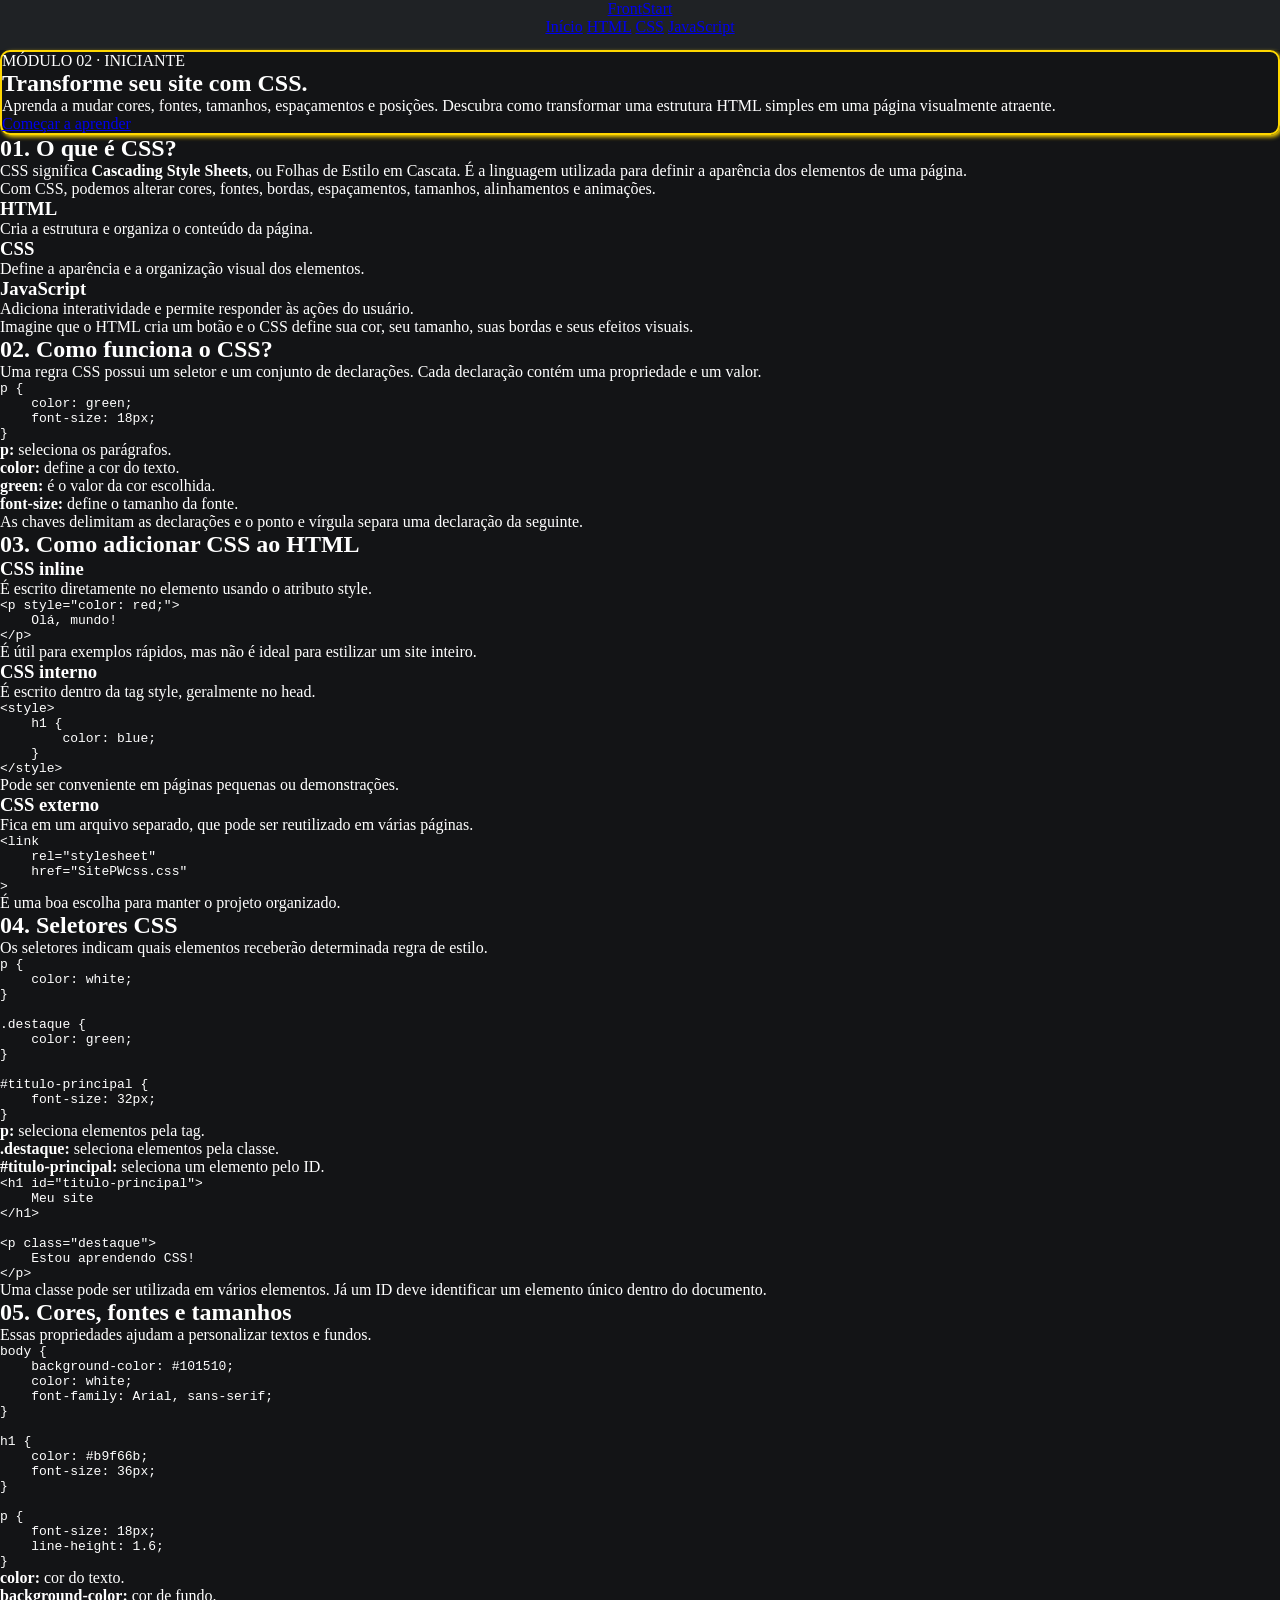
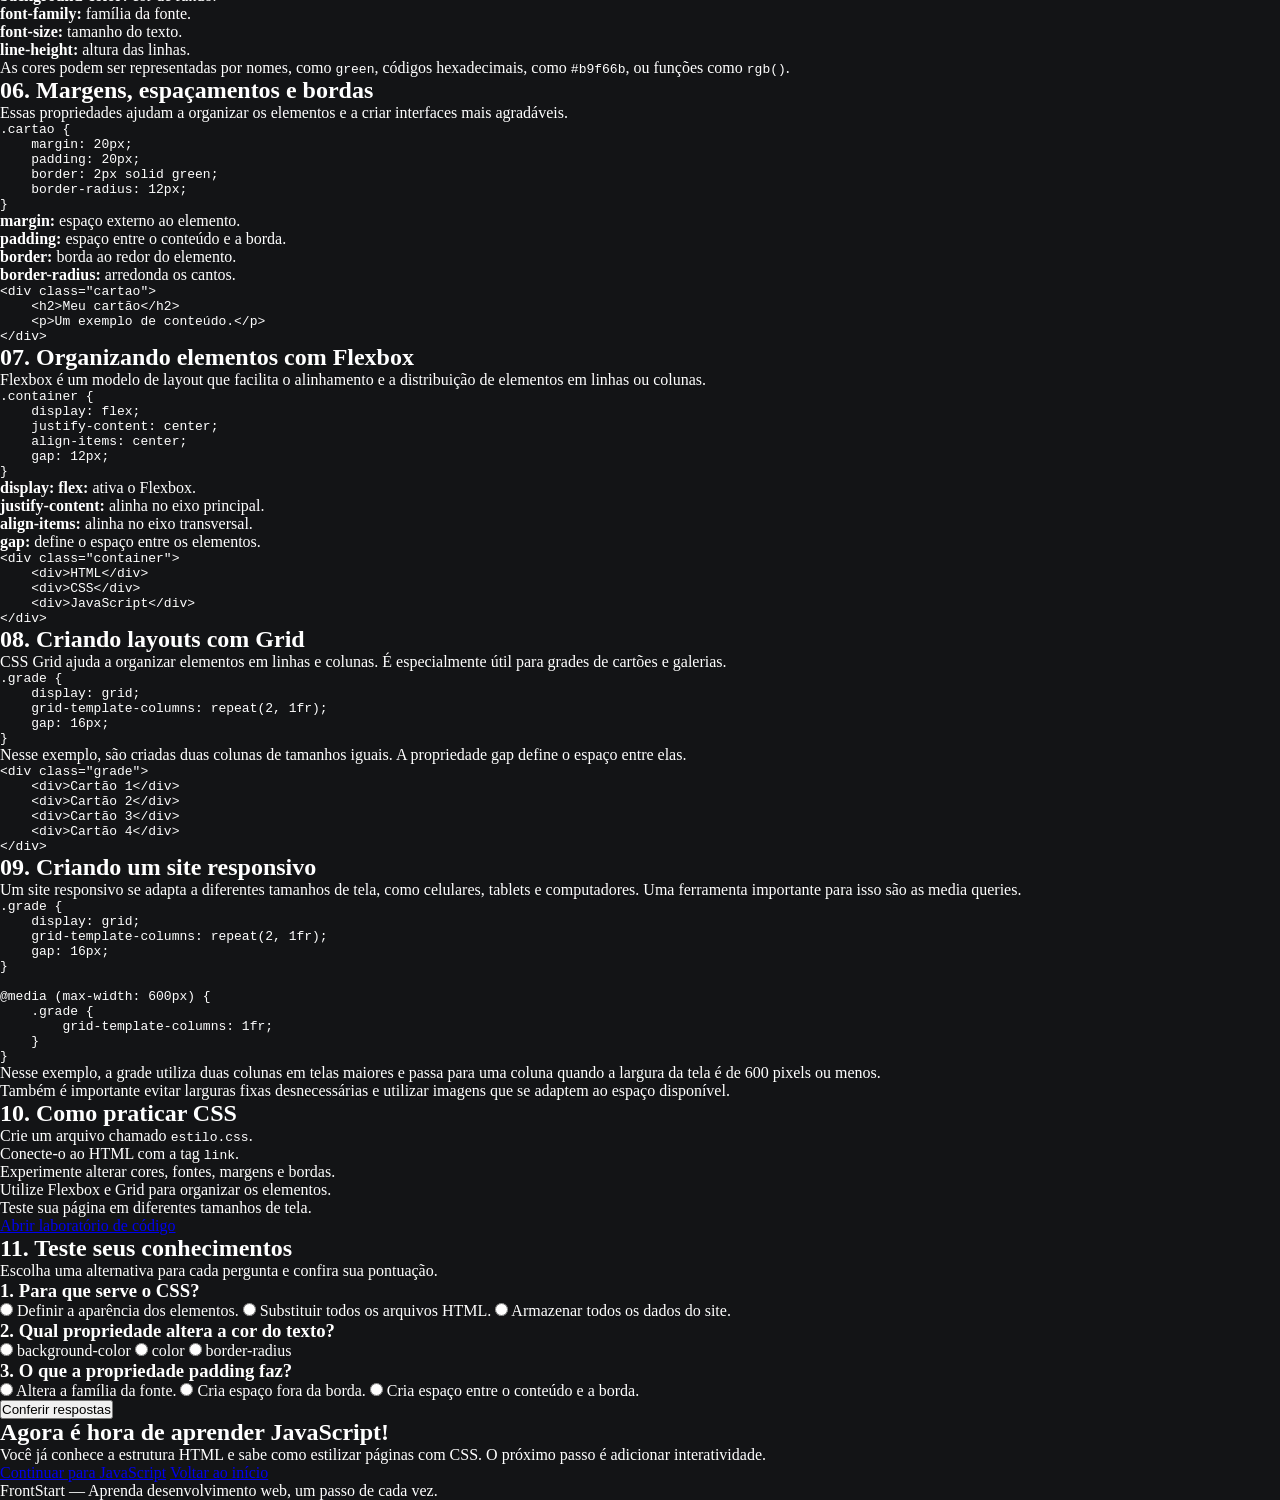
==== cssPW.html @ 22305878 "Add files via upload" ====
<!DOCTYPE html>
<html lang="pt-BR">
<head>
    <meta charset="UTF-8">
    <meta name="viewport" content="width=device-width, initial-scale=1">
    <meta name="theme-color" content="#101510">
    <title>Aprenda CSS | FrontStart</title>
    <link rel="stylesheet" href="SitePWcss.css">
    <script src="SitePWjs.js" defer></script>
</head>
<body>

    <header class="cabeca">
        <a href="index.html" class="marca">
            <span>Front</span>Start
        </a>

        <nav class="menugrid">
            <a href="index.html">Início</a>
            <a href="htmlPW.html">HTML</a>
            <a href="cssPW.html">CSS</a>
            <a href="jsPw.html">JavaScript</a>
        </nav>
    </header>

    <main class="aula">

        <section class="sec">
            <span class="etiqueta">MÓDULO 02 · INICIANTE</span>
            <h1>Transforme seu site com <span class="destaque">CSS.</span></h1>
            <p>
                Aprenda a mudar cores, fontes, tamanhos, espaçamentos e
                posições. Descubra como transformar uma estrutura HTML
                simples em uma página visualmente atraente.
            </p>
            <a href="#introducao" class="botao-aula">Começar a aprender</a>
        </section>

        <section id="introducao" class="secao-aula">
            <h2>01. O que é CSS?</h2>

            <p>
                CSS significa <strong>Cascading Style Sheets</strong>,
                ou Folhas de Estilo em Cascata. É a linguagem utilizada
                para definir a aparência dos elementos de uma página.
            </p>

            <p>
                Com CSS, podemos alterar cores, fontes, bordas,
                espaçamentos, tamanhos, alinhamentos e animações.
            </p>

            <div class="cards-tecnologia">
                <article class="codigo-card">
                    <h3>HTML</h3>
                    <p>Cria a estrutura e organiza o conteúdo da página.</p>
                </article>

                <article class="codigo-card">
                    <h3>CSS</h3>
                    <p>Define a aparência e a organização visual dos elementos.</p>
                </article>

                <article class="codigo-card">
                    <h3>JavaScript</h3>
                    <p>Adiciona interatividade e permite responder às ações do usuário.</p>
                </article>
            </div>

            <p>
                Imagine que o HTML cria um botão e o CSS define sua cor,
                seu tamanho, suas bordas e seus efeitos visuais.
            </p>
        </section>

        <section class="secao-aula">
            <h2>02. Como funciona o CSS?</h2>

            <p>
                Uma regra CSS possui um seletor e um conjunto de
                declarações. Cada declaração contém uma propriedade
                e um valor.
            </p>

            <pre><code>p {
    color: green;
    font-size: 18px;
}</code></pre>

            <ul>
                <li><strong>p:</strong> seleciona os parágrafos.</li>
                <li><strong>color:</strong> define a cor do texto.</li>
                <li><strong>green:</strong> é o valor da cor escolhida.</li>
                <li><strong>font-size:</strong> define o tamanho da fonte.</li>
            </ul>

            <p>
                As chaves delimitam as declarações e o ponto e vírgula
                separa uma declaração da seguinte.
            </p>
        </section>

        <section class="secao-aula">
            <h2>03. Como adicionar CSS ao HTML</h2>

            <div class="cards-tecnologia">
                <article class="codigo-card">
                    <h3>CSS inline</h3>
                    <p>É escrito diretamente no elemento usando o atributo style.</p>
                    <pre><code>&lt;p style="color: red;"&gt;
    Olá, mundo!
&lt;/p&gt;</code></pre>
                    <p>É útil para exemplos rápidos, mas não é ideal para estilizar um site inteiro.</p>
                </article>

                <article class="codigo-card">
                    <h3>CSS interno</h3>
                    <p>É escrito dentro da tag style, geralmente no head.</p>
                    <pre><code>&lt;style&gt;
    h1 {
        color: blue;
    }
&lt;/style&gt;</code></pre>
                    <p>Pode ser conveniente em páginas pequenas ou demonstrações.</p>
                </article>

                <article class="codigo-card">
                    <h3>CSS externo</h3>
                    <p>Fica em um arquivo separado, que pode ser reutilizado em várias páginas.</p>
                    <pre><code>&lt;link
    rel="stylesheet"
    href="SitePWcss.css"
&gt;</code></pre>
                    <p>É uma boa escolha para manter o projeto organizado.</p>
                </article>
            </div>
        </section>

        <section class="secao-aula">
            <h2>04. Seletores CSS</h2>

            <p>
                Os seletores indicam quais elementos receberão
                determinada regra de estilo.
            </p>

            <pre><code>p {
    color: white;
}

.destaque {
    color: green;
}

#titulo-principal {
    font-size: 32px;
}</code></pre>

            <ul>
                <li><strong>p:</strong> seleciona elementos pela tag.</li>
                <li><strong>.destaque:</strong> seleciona elementos pela classe.</li>
                <li><strong>#titulo-principal:</strong> seleciona um elemento pelo ID.</li>
            </ul>

            <pre><code>&lt;h1 id="titulo-principal"&gt;
    Meu site
&lt;/h1&gt;

&lt;p class="destaque"&gt;
    Estou aprendendo CSS!
&lt;/p&gt;</code></pre>

            <p>
                Uma classe pode ser utilizada em vários elementos.
                Já um ID deve identificar um elemento único dentro do documento.
            </p>
        </section>

        <section class="secao-aula">
            <h2>05. Cores, fontes e tamanhos</h2>

            <p>
                Essas propriedades ajudam a personalizar textos
                e fundos.
            </p>

            <pre><code>body {
    background-color: #101510;
    color: white;
    font-family: Arial, sans-serif;
}

h1 {
    color: #b9f66b;
    font-size: 36px;
}

p {
    font-size: 18px;
    line-height: 1.6;
}</code></pre>

            <ul>
                <li><strong>color:</strong> cor do texto.</li>
                <li><strong>background-color:</strong> cor de fundo.</li>
                <li><strong>font-family:</strong> família da fonte.</li>
                <li><strong>font-size:</strong> tamanho do texto.</li>
                <li><strong>line-height:</strong> altura das linhas.</li>
            </ul>

            <p>
                As cores podem ser representadas por nomes, como
                <code>green</code>, códigos hexadecimais, como
                <code>#b9f66b</code>, ou funções como
                <code>rgb()</code>.
            </p>
        </section>

        <section class="secao-aula">
            <h2>06. Margens, espaçamentos e bordas</h2>

            <p>
                Essas propriedades ajudam a organizar os elementos
                e a criar interfaces mais agradáveis.
            </p>

            <pre><code>.cartao {
    margin: 20px;
    padding: 20px;
    border: 2px solid green;
    border-radius: 12px;
}</code></pre>

            <ul>
                <li><strong>margin:</strong> espaço externo ao elemento.</li>
                <li><strong>padding:</strong> espaço entre o conteúdo e a borda.</li>
                <li><strong>border:</strong> borda ao redor do elemento.</li>
                <li><strong>border-radius:</strong> arredonda os cantos.</li>
            </ul>

            <pre><code>&lt;div class="cartao"&gt;
    &lt;h2&gt;Meu cartão&lt;/h2&gt;
    &lt;p&gt;Um exemplo de conteúdo.&lt;/p&gt;
&lt;/div&gt;</code></pre>
        </section>

        <section class="secao-aula">
            <h2>07. Organizando elementos com Flexbox</h2>

            <p>
                Flexbox é um modelo de layout que facilita o alinhamento
                e a distribuição de elementos em linhas ou colunas.
            </p>

            <pre><code>.container {
    display: flex;
    justify-content: center;
    align-items: center;
    gap: 12px;
}</code></pre>

            <ul>
                <li><strong>display: flex:</strong> ativa o Flexbox.</li>
                <li><strong>justify-content:</strong> alinha no eixo principal.</li>
                <li><strong>align-items:</strong> alinha no eixo transversal.</li>
                <li><strong>gap:</strong> define o espaço entre os elementos.</li>
            </ul>

            <pre><code>&lt;div class="container"&gt;
    &lt;div&gt;HTML&lt;/div&gt;
    &lt;div&gt;CSS&lt;/div&gt;
    &lt;div&gt;JavaScript&lt;/div&gt;
&lt;/div&gt;</code></pre>
        </section>

        <section class="secao-aula">
            <h2>08. Criando layouts com Grid</h2>

            <p>
                CSS Grid ajuda a organizar elementos em linhas e colunas.
                É especialmente útil para grades de cartões e galerias.
            </p>

            <pre><code>.grade {
    display: grid;
    grid-template-columns: repeat(2, 1fr);
    gap: 16px;
}</code></pre>

            <p>
                Nesse exemplo, são criadas duas colunas de tamanhos iguais.
                A propriedade gap define o espaço entre elas.
            </p>

            <pre><code>&lt;div class="grade"&gt;
    &lt;div&gt;Cartão 1&lt;/div&gt;
    &lt;div&gt;Cartão 2&lt;/div&gt;
    &lt;div&gt;Cartão 3&lt;/div&gt;
    &lt;div&gt;Cartão 4&lt;/div&gt;
&lt;/div&gt;</code></pre>
        </section>

        <section class="secao-aula">
            <h2>09. Criando um site responsivo</h2>

            <p>
                Um site responsivo se adapta a diferentes tamanhos
                de tela, como celulares, tablets e computadores.
                Uma ferramenta importante para isso são as media queries.
            </p>

            <pre><code>.grade {
    display: grid;
    grid-template-columns: repeat(2, 1fr);
    gap: 16px;
}

@media (max-width: 600px) {
    .grade {
        grid-template-columns: 1fr;
    }
}</code></pre>

            <p>
                Nesse exemplo, a grade utiliza duas colunas em telas maiores
                e passa para uma coluna quando a largura da tela é de
                600 pixels ou menos.
            </p>

            <p>
                Também é importante evitar larguras fixas desnecessárias
                e utilizar imagens que se adaptem ao espaço disponível.
            </p>
        </section>

        <section class="secao-aula">
            <h2>10. Como praticar CSS</h2>

            <ol>
                <li>Crie um arquivo chamado <code>estilo.css</code>.</li>
                <li>Conecte-o ao HTML com a tag <code>link</code>.</li>
                <li>Experimente alterar cores, fontes, margens e bordas.</li>
                <li>Utilize Flexbox e Grid para organizar os elementos.</li>
                <li>Teste sua página em diferentes tamanhos de tela.</li>
            </ol>

            <a href="index.html#laboratorio" class="botao-aula">
                Abrir laboratório de código
            </a>
        </section>

        <section class="secao-aula">
            <h2>11. Teste seus conhecimentos</h2>

            <p>Escolha uma alternativa para cada pergunta e confira sua pontuação.</p>

            <div class="codigo-card">
                <h3>1. Para que serve o CSS?</h3>

                <label>
                    <input type="radio" name="pergunta1" value="a">
                    Definir a aparência dos elementos.
                </label>

                <label>
                    <input type="radio" name="pergunta1" value="b">
                    Substituir todos os arquivos HTML.
                </label>

                <label>
                    <input type="radio" name="pergunta1" value="c">
                    Armazenar todos os dados do site.
                </label>
            </div>

            <div class="codigo-card">
                <h3>2. Qual propriedade altera a cor do texto?</h3>

                <label>
                    <input type="radio" name="pergunta2" value="a">
                    background-color
                </label>

                <label>
                    <input type="radio" name="pergunta2" value="b">
                    color
                </label>

                <label>
                    <input type="radio" name="pergunta2" value="c">
                    border-radius
                </label>
            </div>

            <div class="codigo-card">
                <h3>3. O que a propriedade padding faz?</h3>

                <label>
                    <input type="radio" name="pergunta3" value="a">
                    Altera a família da fonte.
                </label>

                <label>
                    <input type="radio" name="pergunta3" value="b">
                    Cria espaço fora da borda.
                </label>

                <label>
                    <input type="radio" name="pergunta3" value="c">
                    Cria espaço entre o conteúdo e a borda.
                </label>
            </div>

            <button type="button" class="botao-aula" id="corrigir-quiz">
                Conferir respostas
            </button>

            <p id="resultado-quiz" aria-live="polite"></p>
        </section>

        <section class="chamada">
            <h2>Agora é hora de aprender <span>JavaScript!</span></h2>
            <p>
                Você já conhece a estrutura HTML e sabe como estilizar
                páginas com CSS. O próximo passo é adicionar interatividade.
            </p>
            <a href="jsPw.html" class="botao-aula">Continuar para JavaScript</a>
            <a href="index.html" class="botao-aula">Voltar ao início</a>
        </section>

    </main>

    <footer class="rodape">
        <p>FrontStart — Aprenda desenvolvimento web, um passo de cada vez.</p>
    </footer>

   
</body>
</html>
---- SitePWcss.css ----
* {
    box-sizing: border-box;
    margin: 0;
    padding: 0;
    scroll-behavior: smooth;
    transition: 0.3s;
}

html {
    scroll-behavior: smooth;
    scroll-padding-top: 100px;
}

body {
    background-color: rgb(19, 20, 22);
    align-items: center;
    color:white;
}

.cabeca {

height: 50px;
background-color: rgb(31, 34, 37);
text-align: center;
}

.menugrid {
    display: grid(4, 1fr);
    orientation: landscape;
}


.div11{
    display: inline;
    width: 100%;
    position: left;
    margin-right: 80%;
    margin-top: 10%;
    item
}

.sec {
    border-radius: 10px;
    border: 2px solid gold;
    box-shadow: 2px 2px 4px gold;

}
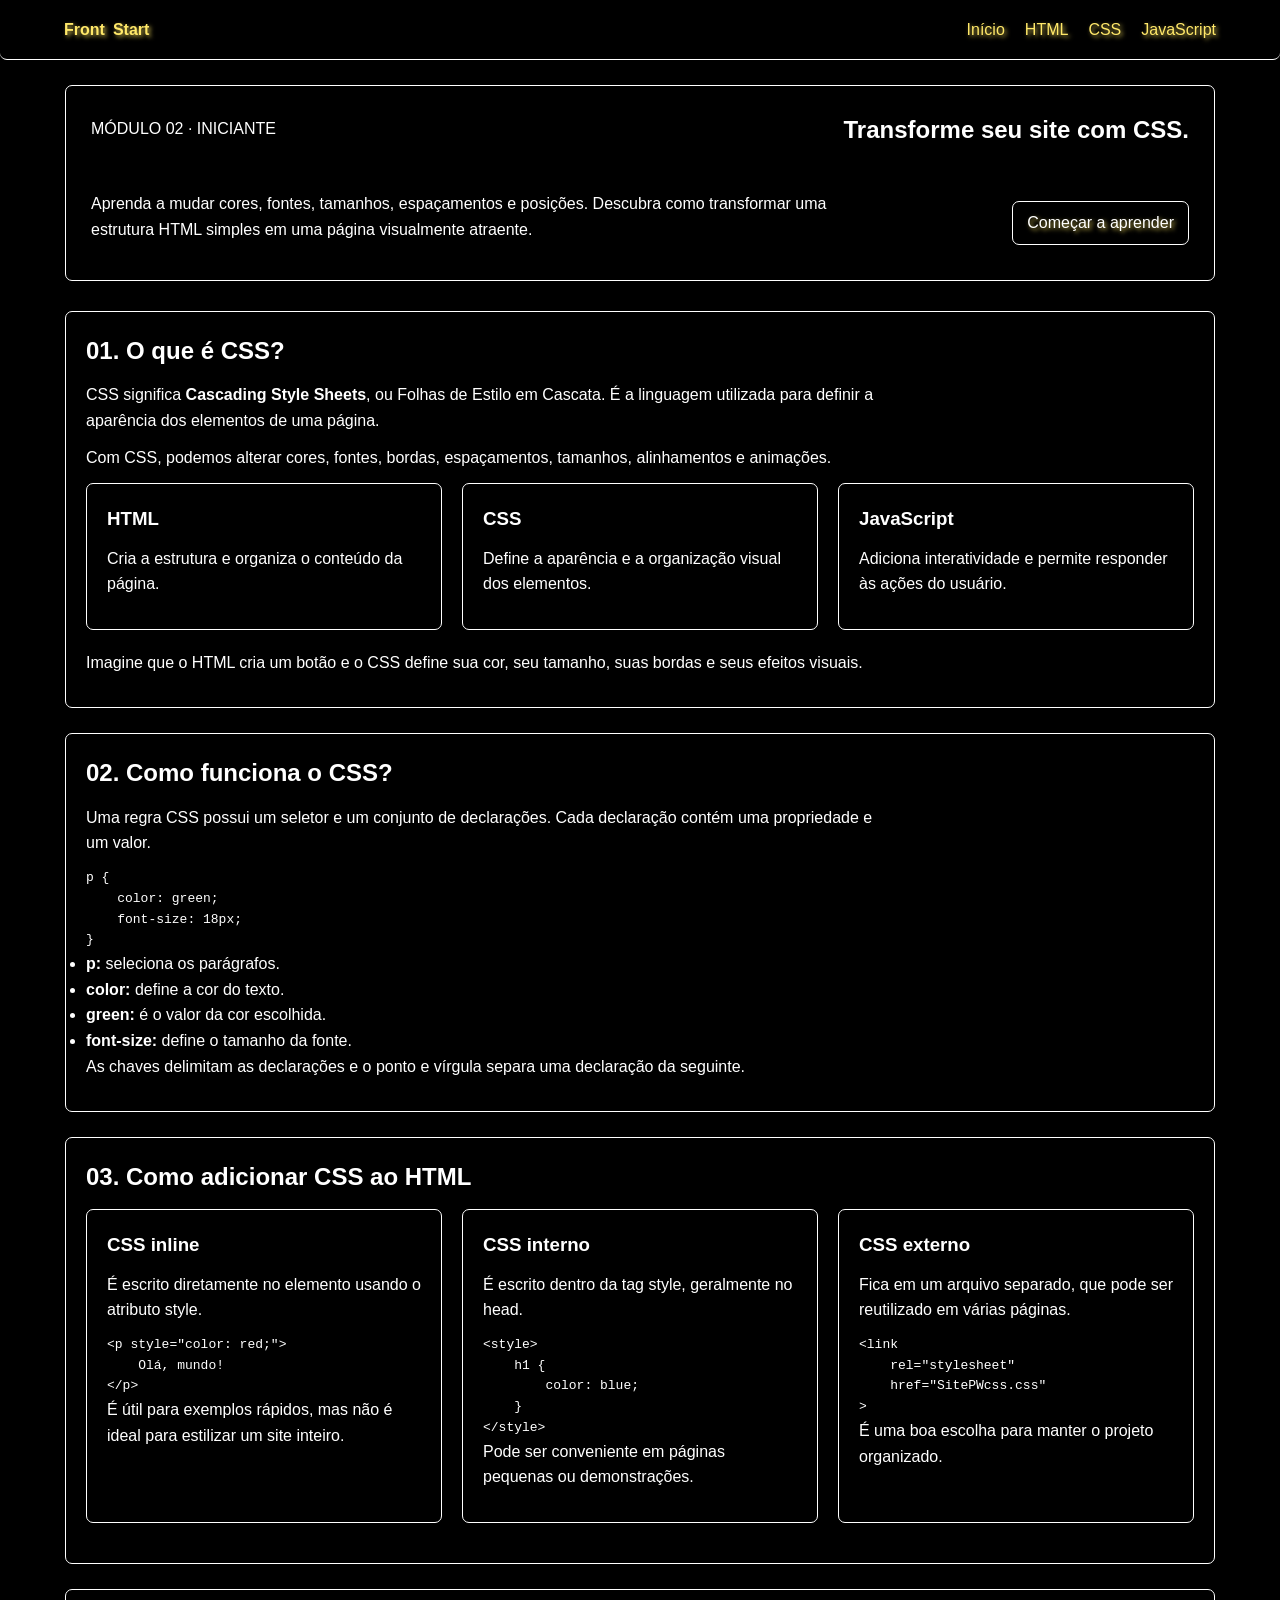
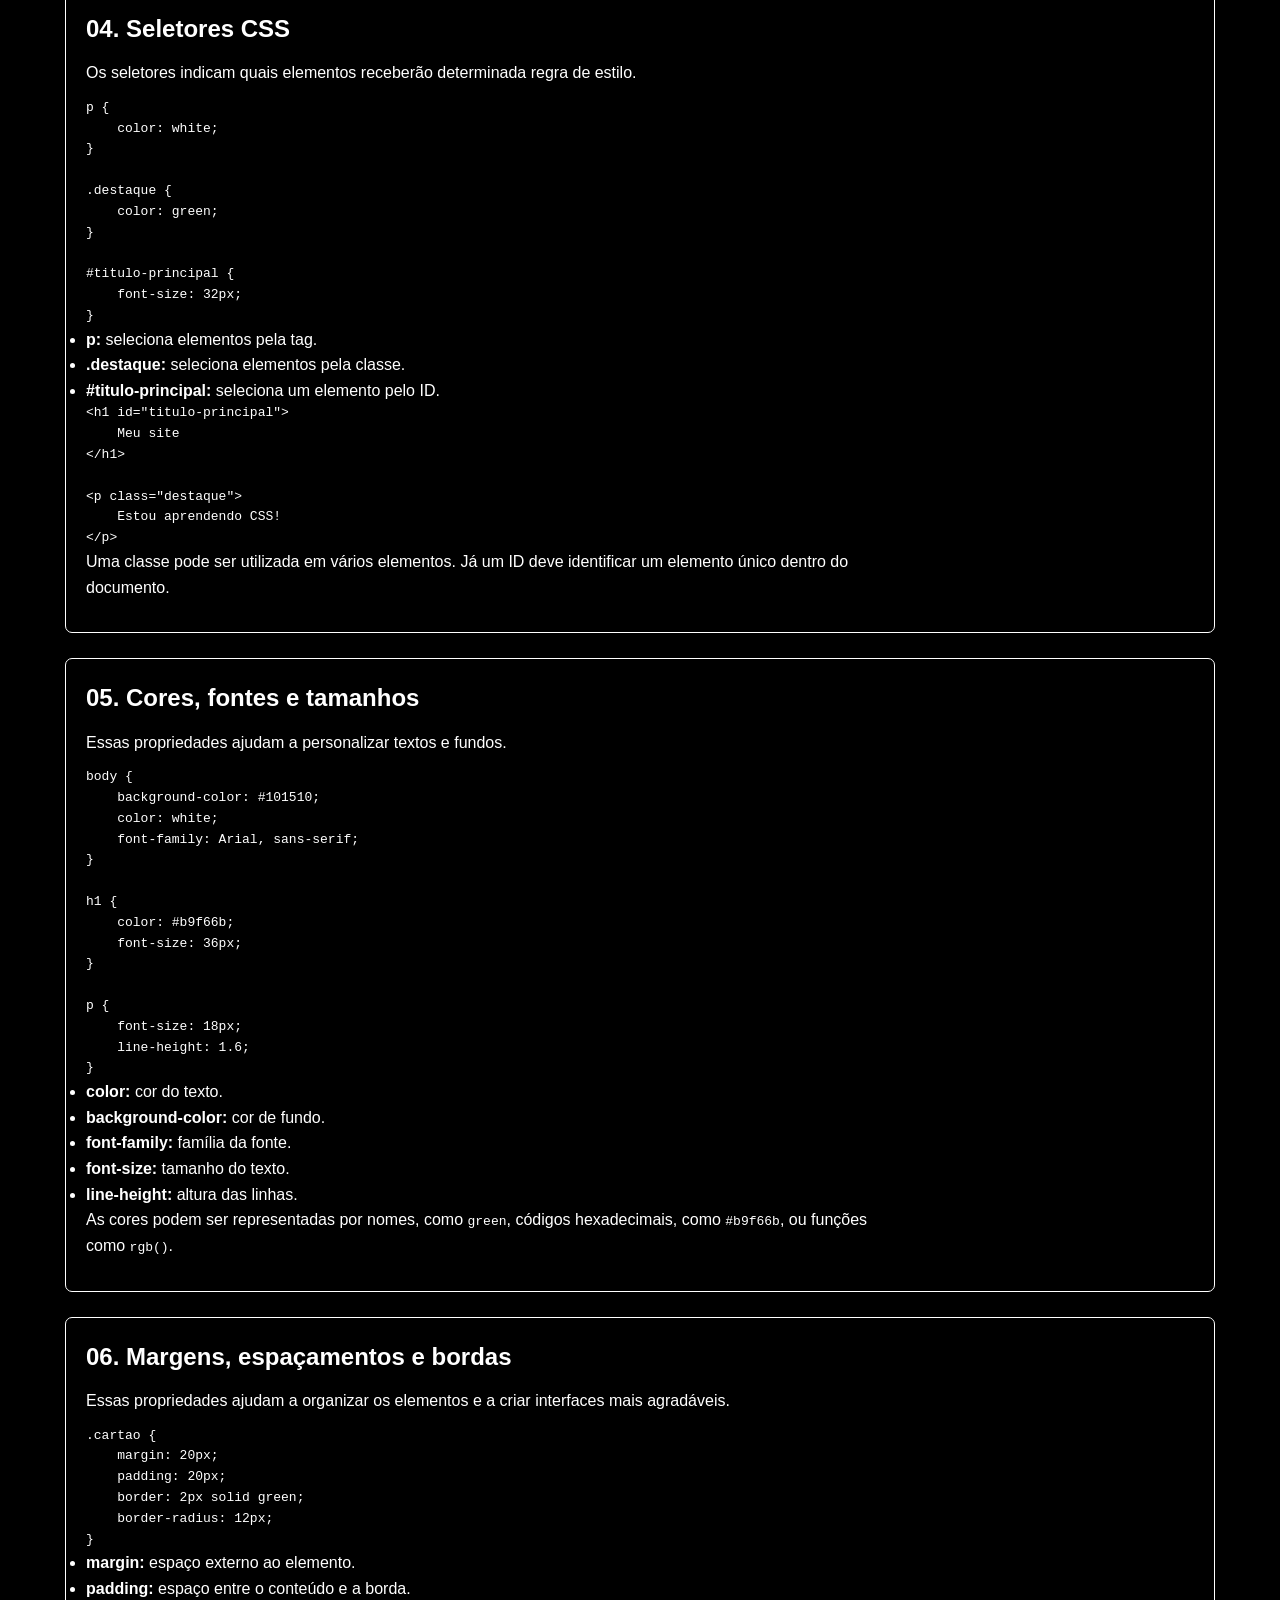
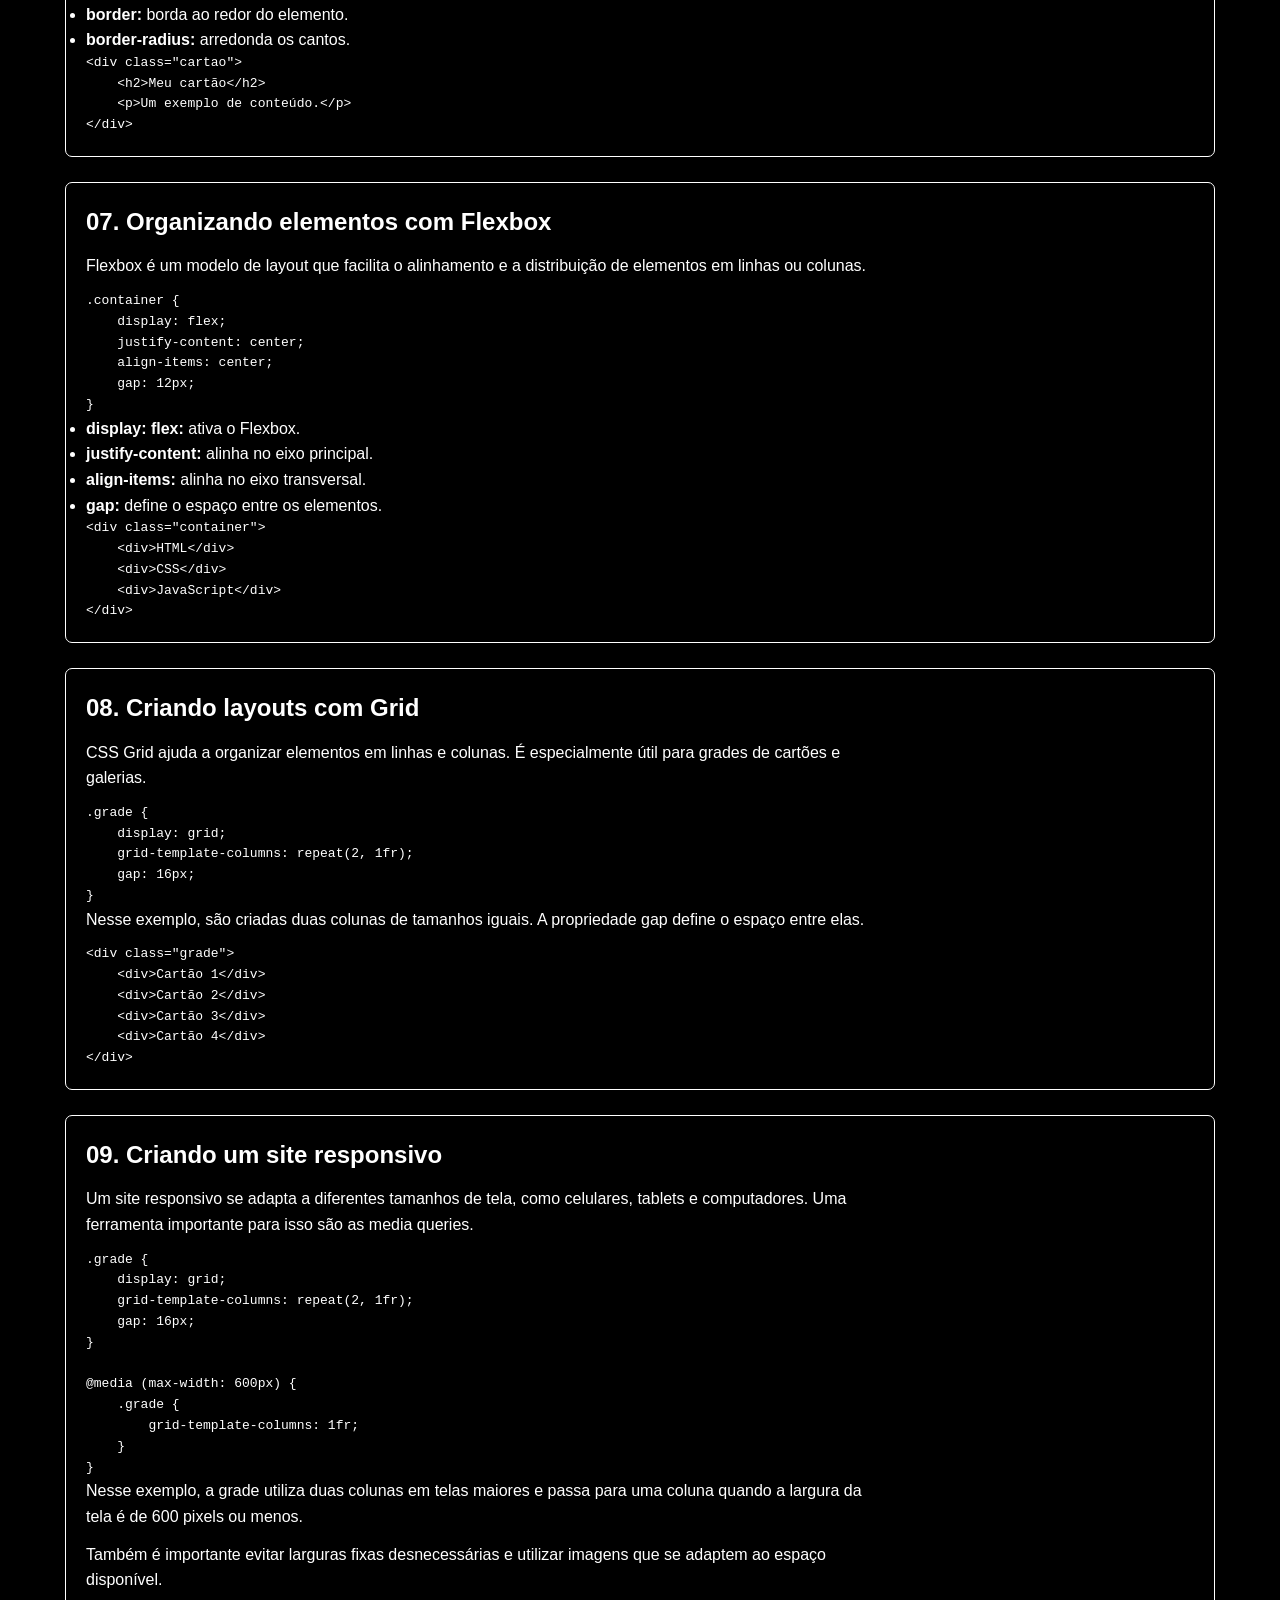
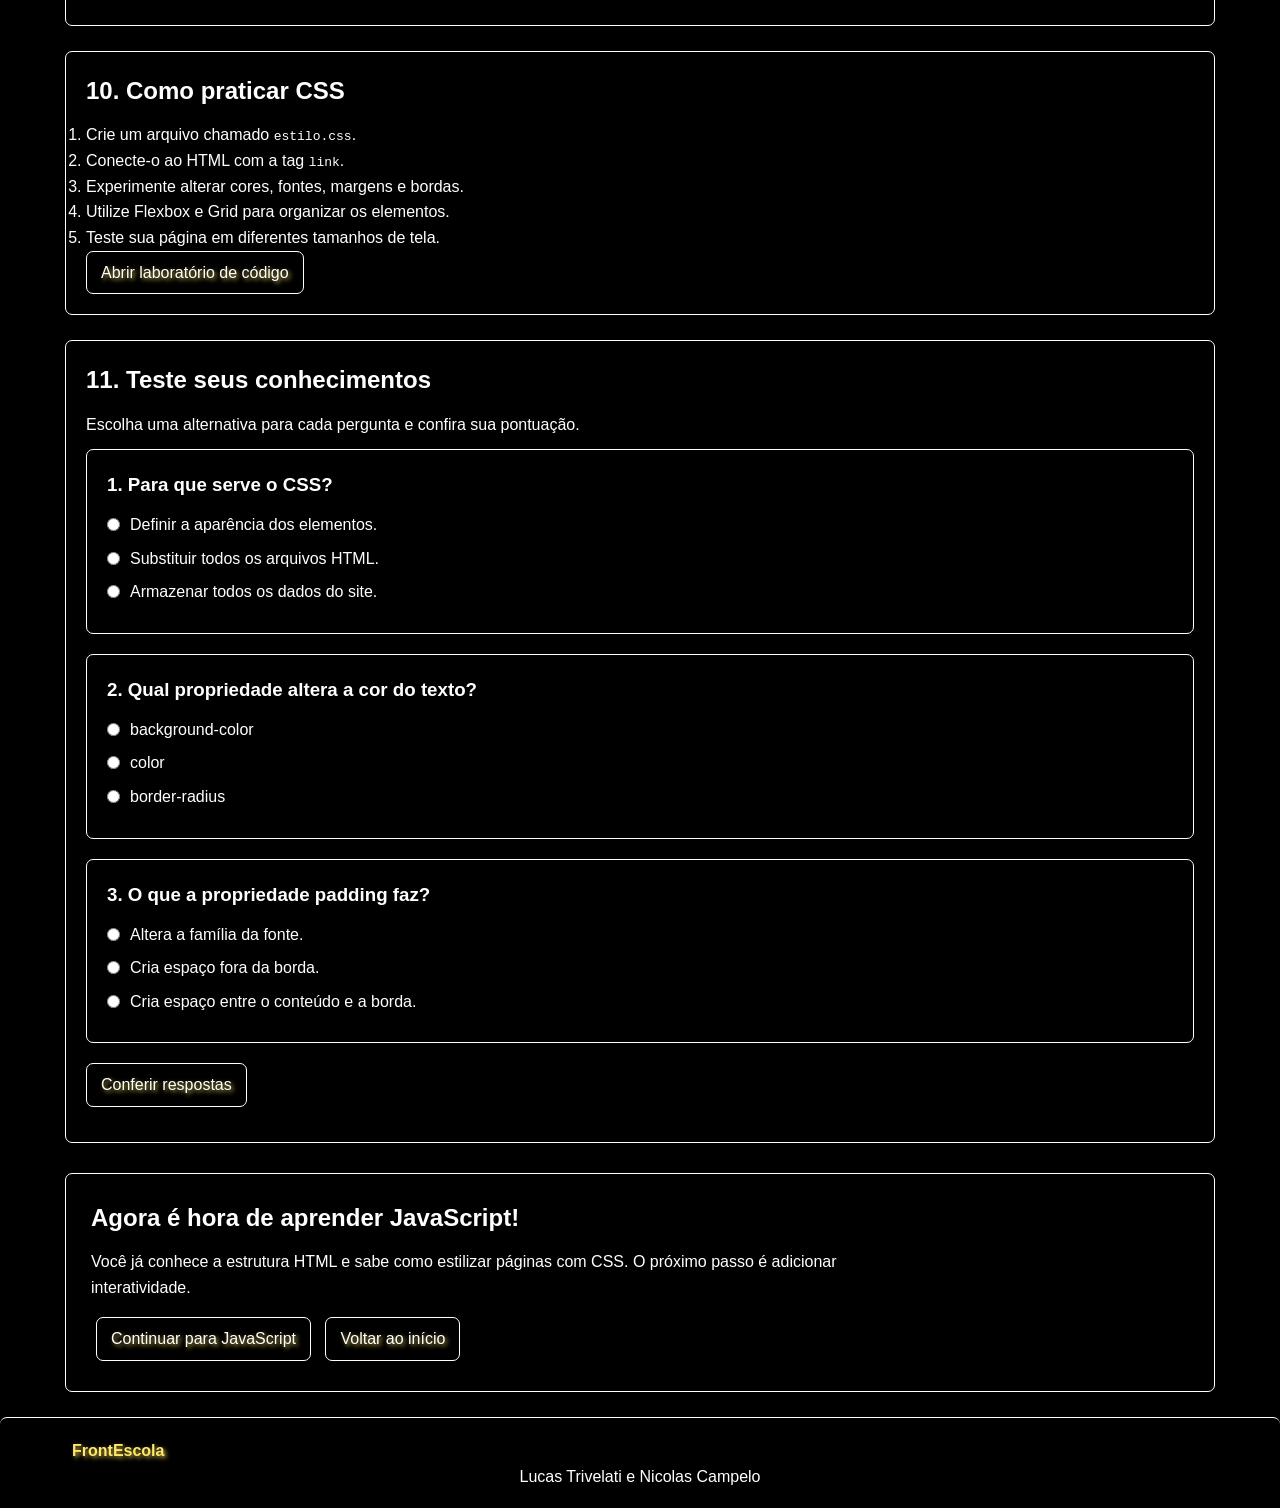
==== commit 3d41b41c: "Update cssPW.html" ====
--- a/cssPW.html
+++ b/cssPW.html
@@ -431,9 +431,14 @@
     </main>
 
     <footer class="rodape">
-        <p>FrontStart — Aprenda desenvolvimento web, um passo de cada vez.</p>
+        <a href="#" class="marca">
+            <span class="marca-icon"></span>
+            <span>Front<span class="destaque">Escola</span></span>
+        </a>
+
+        <p class="autores">Lucas Trivelati e Nicolas Campelo</p>
+
     </footer>
-
    
 </body>
-</html>+</html>
--- a/SitePWcss.css
+++ b/SitePWcss.css
@@ -2,46 +2,519 @@
     box-sizing: border-box;
     margin: 0;
     padding: 0;
-    scroll-behavior: smooth;
-    transition: 0.3s;
+    border-radius: 7px;
 }
 
 html {
     scroll-behavior: smooth;
-    scroll-padding-top: 100px;
+    scroll-padding-top: 80px;
 }
 
 body {
-    background-color: rgb(19, 20, 22);
-    align-items: center;
-    color:white;
+    background-color: black;
+    color: white;
+    font-family: Arial, sans-serif;
+    line-height: 1.6;
+}
+
+a {
+    color: white;
+    text-decoration: none;
+}
+
+button,
+input,
+textarea {
+    font: inherit;
+    
+}
+
+button,
+a {
+    cursor: pointer;
+    color: rgb(255, 232, 105);
+    text-shadow: 2px 2px 4px rgb(194, 176, 75) ;
+}
+
+h1,
+h2,
+h3,
+p {
+    margin-bottom: 12px;
+}
+
+p {
+    max-width: 800px;
+
 }
 
 .cabeca {
-
-height: 50px;
-background-color: rgb(31, 34, 37);
-text-align: center;
+    width: 100%;
+    min-height: 60px;
+    padding: 10px 5%;
+    border-bottom: 1px solid white;
+    display: flex;
+    align-items: center;
+    justify-content: space-between;
+    gap: 20px;
+}
+
+.div11,
+.div12 {
+    display: flex;
+    align-items: center;
+}
+
+
+
+.marca {
+    display: flex;
+    align-items: center;
+    gap: 8px;
+    font-weight: bold;
 }
 
 .menugrid {
-    display: grid(4, 1fr);
-    orientation: landscape;
-}
-
-
-.div11{
-    display: inline;
-    width: 100%;
-    position: left;
-    margin-right: 80%;
-    margin-top: 10%;
-    item
+    display: flex;
+    align-items: center;
+    justify-content: center;
+    flex-wrap: wrap;
+    gap: 20px;
+}
+
+main {
+    width: 100%;
+    max-width: 1200px;
+    margin: 0 auto;
+    padding: 25px;
 }
 
 .sec {
-    border-radius: 10px;
-    border: 2px solid gold;
-    box-shadow: 2px 2px 4px gold;
-
-}+    display: flex;
+    align-items: center;
+    justify-content: space-between;
+    flex-wrap: wrap;
+    gap: 30px;
+    padding: 25px;
+    border: 1px solid white;
+    margin-bottom: 30px;
+}
+
+.secconteudo {
+    flex: 1 1 300px;
+    min-width: 0;
+}
+
+.sectexto {
+    max-width: 600px;
+}
+
+.etiqueta {
+    display: inline-flex;
+    align-items: center;
+    gap: 8px;
+    margin-bottom: 15px;
+}
+
+.sec-botoes {
+    display: flex;
+    align-items: center;
+    flex-wrap: wrap;
+    gap: 10px;
+    margin-top: 20px;
+}
+
+.botao,
+.botao-aula {
+    display: inline-flex;
+    align-items: center;
+    justify-content: center;
+    gap: 8px;
+    padding: 8px 14px;
+    border: 1px solid white;
+    background: black;
+    color: white;
+    text-align: center;
+}
+
+.codigo-card {
+    min-width: 0;
+    padding: 20px;
+    border: 1px solid white;
+    margin-bottom: 20px;
+}
+
+.sec > .codigo-card {
+    flex: 1 1 300px;
+}
+
+.codigo-topo,
+.janela-topo {
+    display: flex;
+    align-items: center;
+    gap: 10px;
+}
+
+.codigo-topo {
+    justify-content: space-between;
+    flex-wrap: wrap;
+    padding-bottom: 12px;
+    border-bottom: 1px solid white;
+    margin-bottom: 15px;
+}
+
+
+.codigo {
+    overflow-x: auto;
+    padding: 10px 0;
+    font-family: monospace;
+    white-space: nowrap;
+}
+
+.preview {
+    margin-top: 20px;
+    padding: 15px;
+    border: 1px solid white;
+}
+
+.preview-titulo,
+.preview-tag {
+    display: inline-block;
+}
+
+.preview h2 {
+    margin-top: 10px;
+}
+
+.logo {
+    height: 100px;
+    width: 100px;
+}
+
+.mini-codigo {
+    display: flex;
+    align-items: center;
+    flex-wrap: wrap;
+    gap: 5px;
+    margin: 15px 0;
+}
+
+.codigo-tag,
+.codigo-cor,
+.codigo-comentario {
+    overflow-wrap: anywhere;
+}
+
+.janela-topo {
+    flex-wrap: wrap;
+    padding: 10px;
+    border-bottom: 1px solid white;
+}
+
+.janela-conteudo {
+    padding: 15px;
+}
+
+.linha-divisoria {
+    border-top: 1px solid white;
+    margin: 15px 0;
+}
+
+.secao {
+    margin-bottom: 40px;
+}
+
+.secao-cabecalho {
+    margin-bottom: 25px;
+}
+
+.cards-tecnologia {
+    display: grid;
+    grid-template-columns: repeat(3, minmax(0, 1fr));
+    gap: 20px;
+}
+
+.tecnologia-card {
+    min-width: 0;
+    padding: 20px;
+    border: 1px solid white;
+    display: flex;
+    flex-direction: column;
+    align-items: flex-start;
+}
+
+.icone-linguagem {
+    margin-bottom: 15px;
+}
+
+.nivel {
+    margin-bottom: 10px;
+}
+
+.link-card {
+    display: inline-flex;
+    align-items: center;
+    gap: 8px;
+    margin-top: auto;
+    padding-top: 15px;
+}
+
+.comparacao-grid {
+    display: grid;
+    grid-template-columns: repeat(3, minmax(0, 1fr));
+    gap: 20px;
+}
+
+.comparacao-item {
+    display: flex;
+    align-items: flex-start;
+    gap: 15px;
+    padding: 15px;
+    border: 1px solid white;
+}
+
+.comparacao-numero {
+    flex-shrink: 0;
+}
+
+.exemplo-interativo {
+    display: grid;
+    grid-template-columns: repeat(2, minmax(0, 1fr));
+    gap: 25px;
+    margin-top: 30px;
+    padding: 20px;
+    border: 1px solid white;
+}
+
+.exemplo-conteudo,
+.exemplo-visual {
+    min-width: 0;
+}
+
+.trilha-lista {
+    display: flex;
+    flex-direction: column;
+    gap: 12px;
+}
+
+.trilha-item {
+    display: flex;
+    align-items: center;
+    gap: 15px;
+    padding: 15px;
+    border: 1px solid white;
+}
+
+.trilha-icon,
+.trilha-seta {
+    flex-shrink: 0;
+}
+
+.aula {
+    width: 100%;
+}
+
+.aula-sec,
+.secao-aula {
+    padding: 20px;
+    border: 1px solid white;
+    margin-bottom: 25px;
+}
+
+.container {
+    width: 100%;
+    max-width: 1000px;
+    margin: 0 auto;
+}
+
+.grade-aula,
+.grade {
+    display: grid;
+    grid-template-columns: repeat(2, minmax(0, 1fr));
+    gap: 20px;
+}
+
+.cartao-aula {
+    min-width: 0;
+    padding: 18px;
+    border: 1px solid white;
+}
+
+.lista-tags {
+    display: flex;
+    flex-wrap: wrap;
+    gap: 10px;
+}
+
+.passo {
+    display: flex;
+    align-items: flex-start;
+    gap: 15px;
+    margin-bottom: 20px;
+}
+
+.passo-numero {
+    flex-shrink: 0;
+}
+
+.numero-aula {
+    display: inline-block;
+    margin-right: 8px;
+}
+
+.nota {
+    padding: 15px;
+    border: 1px solid white;
+    margin: 15px 0;
+}
+
+.final-aula,
+.chamada {
+    padding: 25px;
+    border: 1px solid white;
+    margin-top: 30px;
+}
+
+.final-aula a,
+.chamada a {
+    margin: 5px;
+}
+
+.editor-abas {
+    display: flex;
+    flex-wrap: wrap;
+    gap: 8px;
+    margin-bottom: 15px;
+}
+
+.editor-abas button {
+    padding: 8px 15px;
+    border: 1px solid white;
+    background: black;
+    color: white;
+}
+
+.editor-painel {
+    width: 100%;
+    min-width: 0;
+}
+
+.editor-painel[hidden] {
+    display: none;
+}
+
+.editor-painel textarea,
+textarea {
+    display: block;
+    width: 100%;
+    min-height: 180px;
+    padding: 12px;
+    border: 1px solid white;
+    background: black;
+    color: white;
+    resize: vertical;
+}
+
+#resultado-codigo {
+    display: block;
+    width: 100%;
+    min-height: 250px;
+    border: 1px solid white;
+    background: white;
+}
+
+.quiz {
+    display: flex;
+    flex-direction: column;
+    gap: 15px;
+}
+
+.quiz label,
+.codigo-card label {
+    display: flex;
+    align-items: flex-start;
+    gap: 10px;
+    margin: 8px 0;
+}
+
+input[type="radio"],
+input[type="checkbox"] {
+    flex-shrink: 0;
+    margin-top: 6px;
+}
+
+#resultado-quiz,
+#resultado-exemplo {
+    margin-top: 15px;
+}
+
+.rodape {
+    padding: 20px 5%;
+    border-top: 1px solid white;
+    text-align: center;
+}
+
+.rodape p {
+    max-width: none;
+    margin: 0;
+}
+
+@media (max-width: 800px) {
+    .cards-tecnologia,
+    .comparacao-grid {
+        grid-template-columns: repeat(2, minmax(0, 1fr));
+    }
+
+    .exemplo-interativo {
+        grid-template-columns: 1fr;
+    }
+
+    .cabeca {
+        flex-direction: column;
+        justify-content: center;
+    }
+
+    .menugrid {
+        gap: 15px;
+    }
+}
+
+@media (max-width: 550px) {
+    main {
+        padding: 12px;
+    }
+
+    .sec,
+    .aula-sec,
+    .secao-aula {
+        padding: 15px;
+    }
+
+    .cards-tecnologia,
+    .comparacao-grid,
+    .grade-aula,
+    .grade {
+        grid-template-columns: 1fr;
+    }
+
+    .sec-botoes {
+        align-items: stretch;
+        flex-direction: column;
+    }
+
+    .sec-botoes .botao {
+        width: 100%;
+    }
+
+    .menugrid {
+        gap: 12px;
+    }
+
+    .codigo-card {
+        padding: 12px;
+    }
+
+    .trilha-item {
+        gap: 10px;
+    }
+}
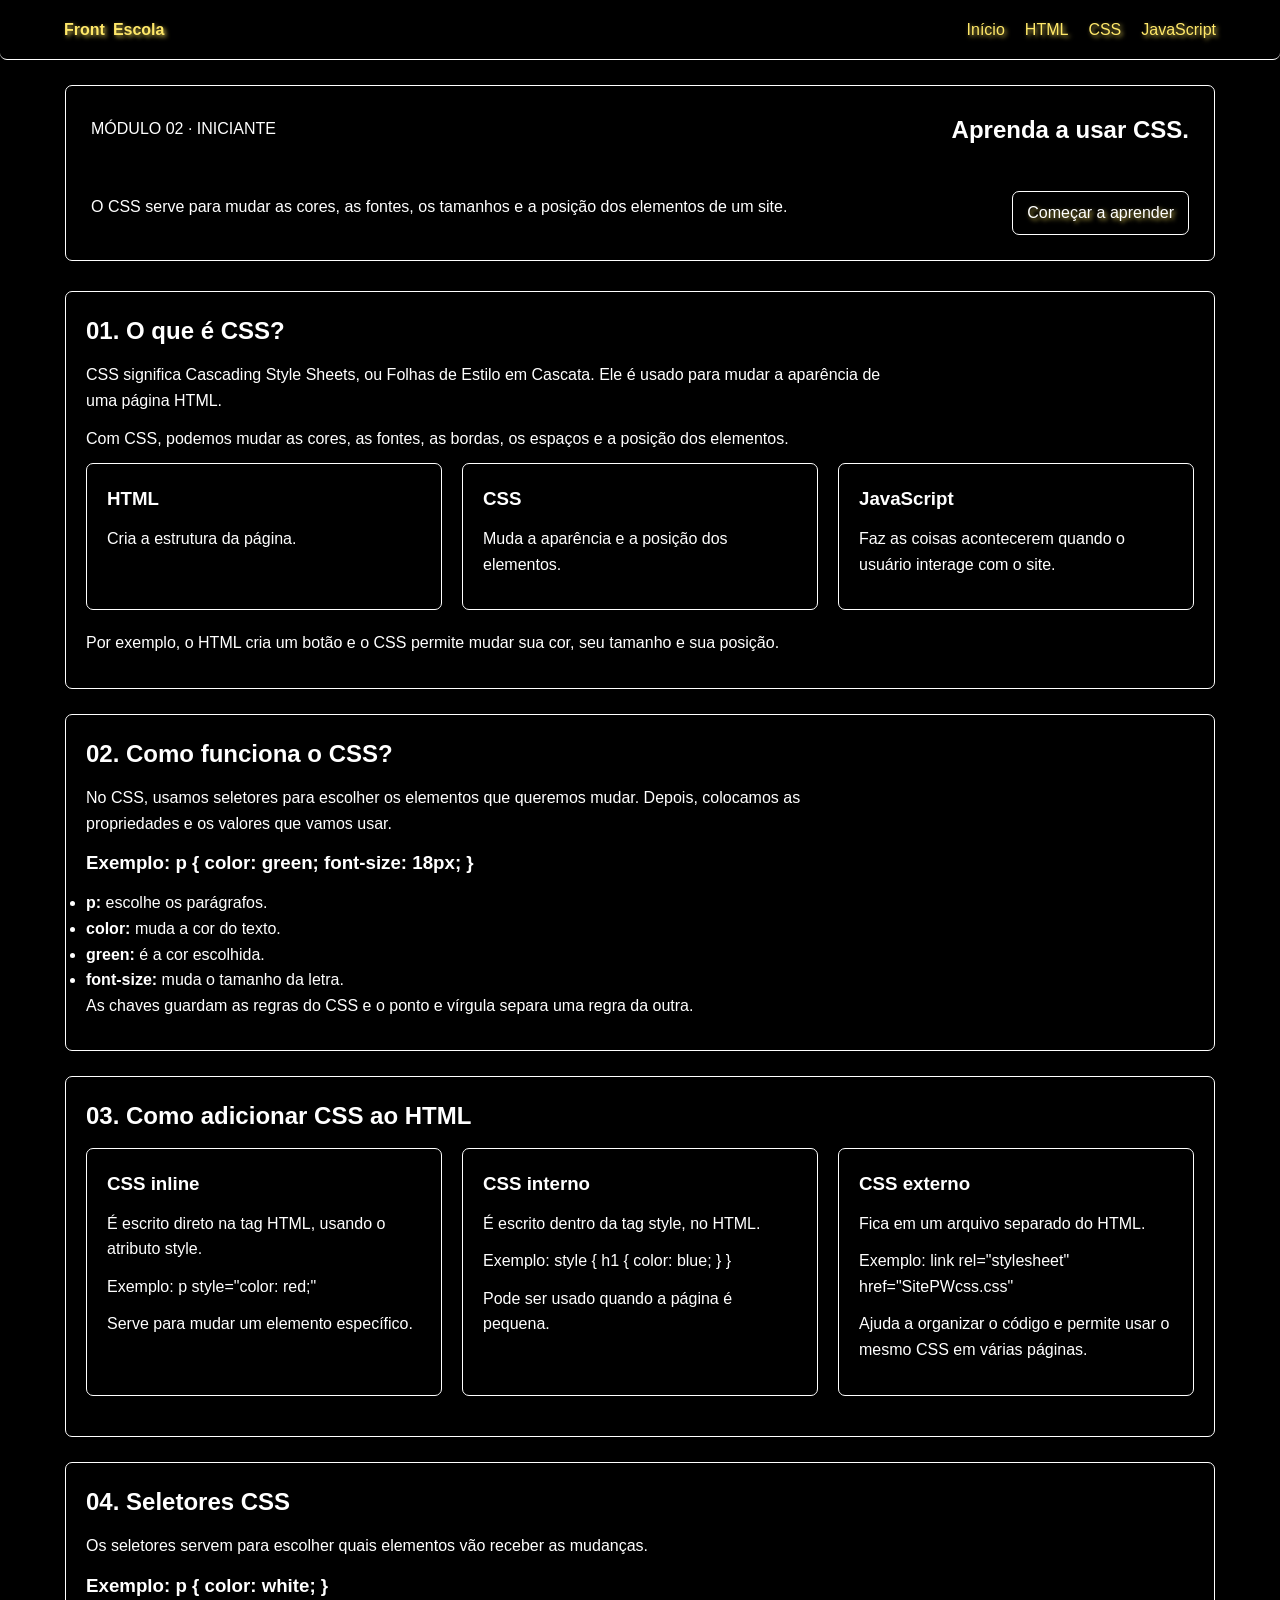
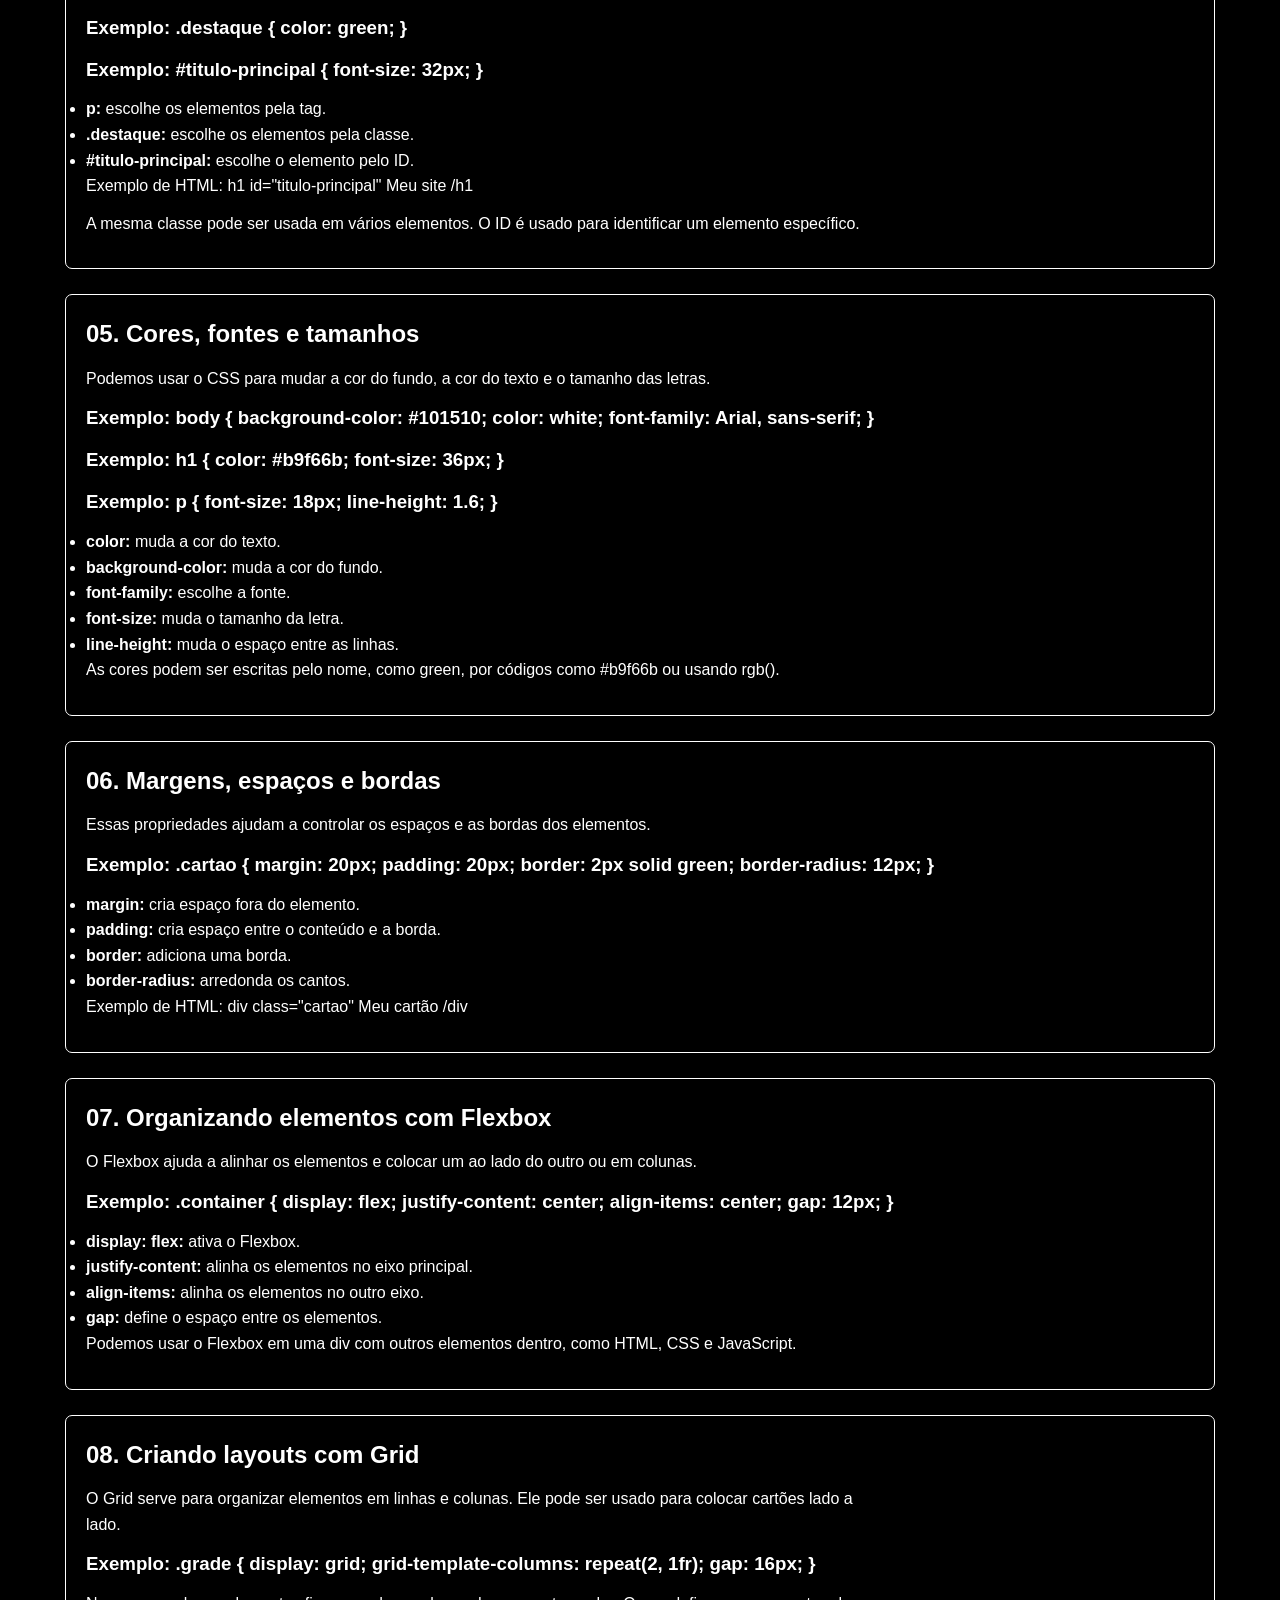
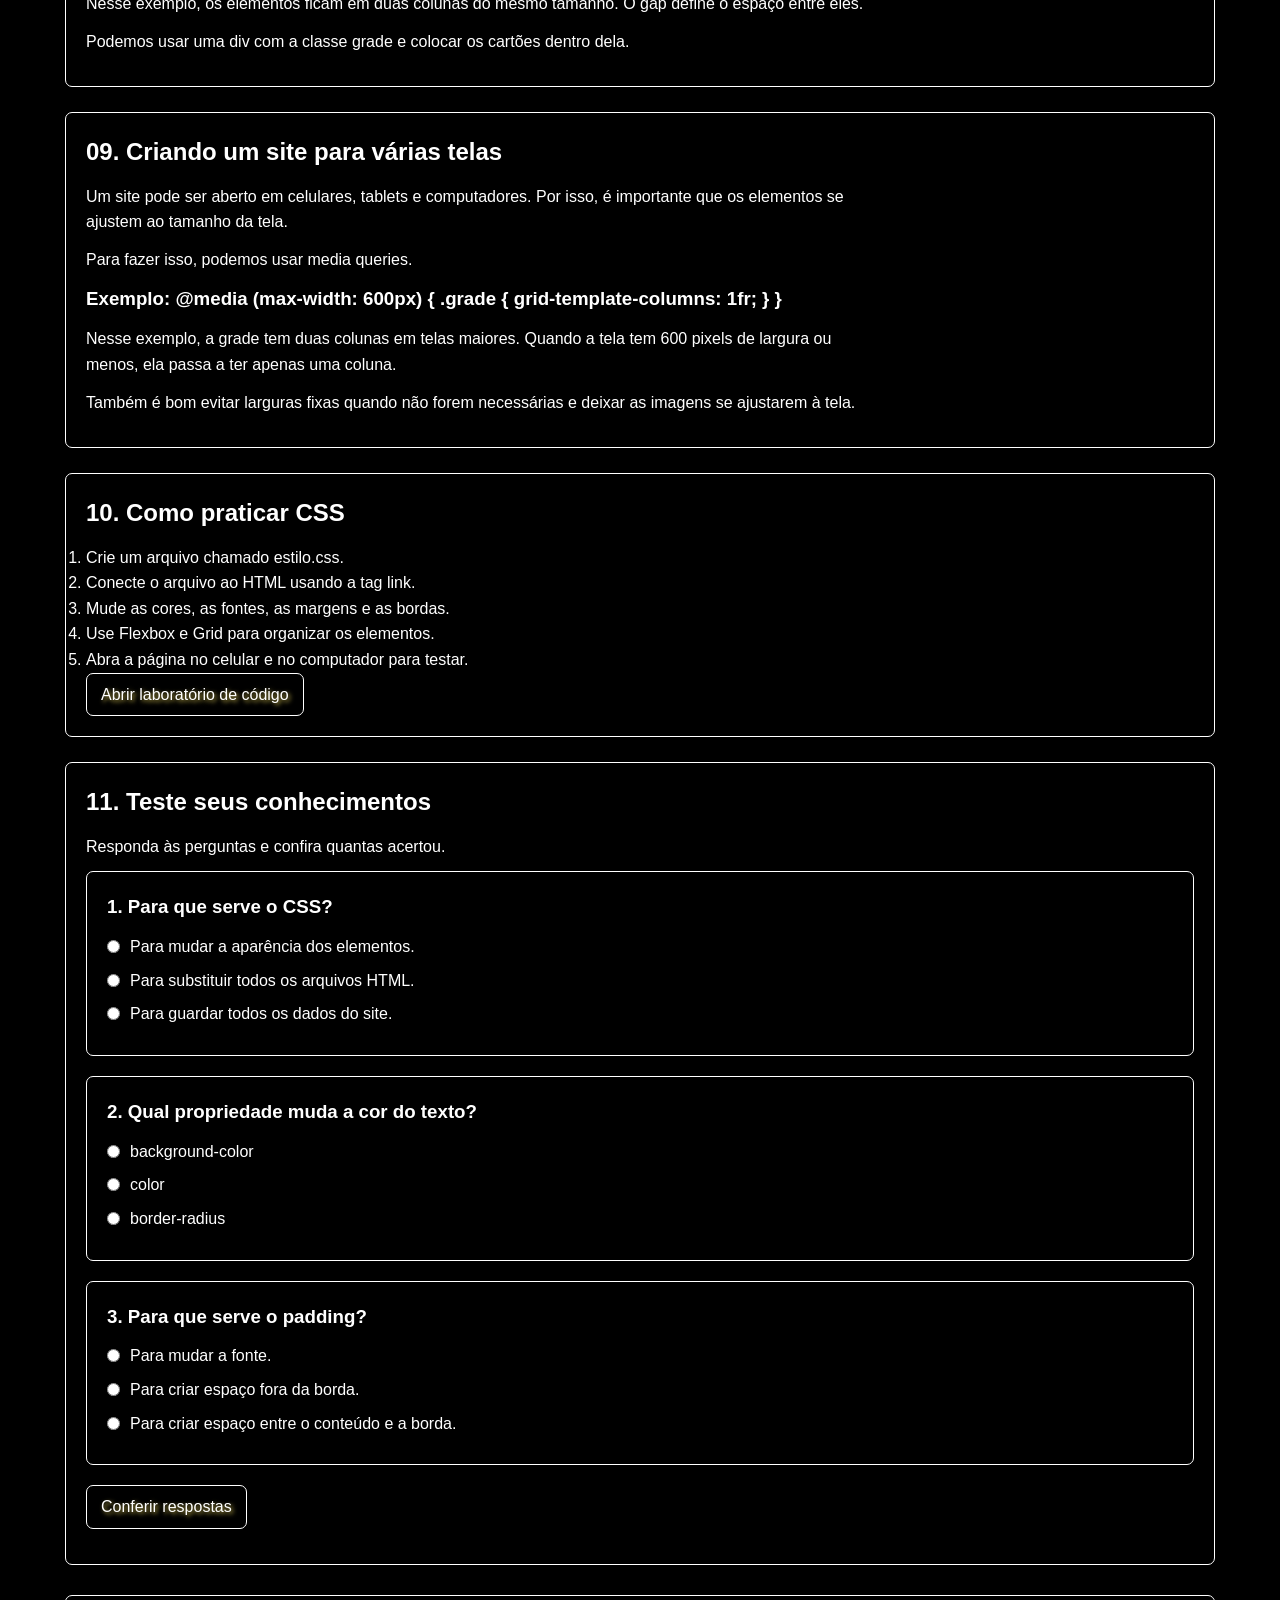
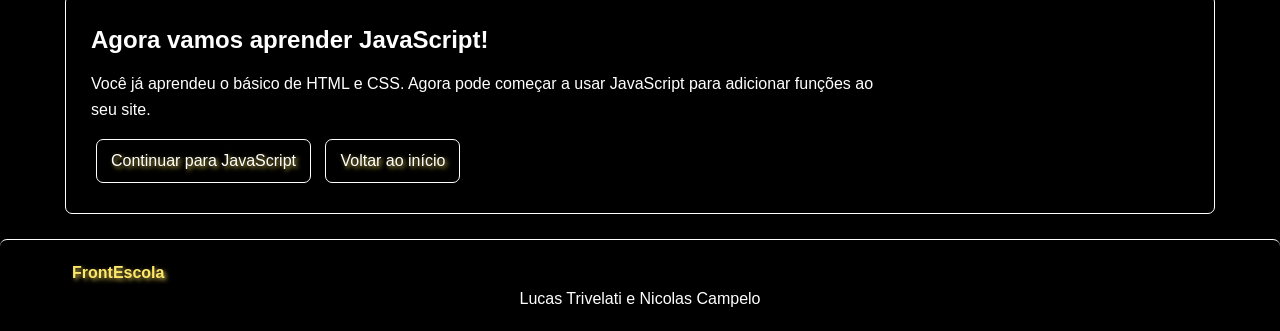
==== commit 53e3ea4a: "Refactor cssPW.html for improved clarity and structure" ====
--- a/cssPW.html
+++ b/cssPW.html
@@ -4,7 +4,7 @@
     <meta charset="UTF-8">
     <meta name="viewport" content="width=device-width, initial-scale=1">
     <meta name="theme-color" content="#101510">
-    <title>Aprenda CSS | FrontStart</title>
+    <title>FrontEscola</title>
     <link rel="stylesheet" href="SitePWcss.css">
     <script src="SitePWjs.js" defer></script>
 </head>
@@ -12,7 +12,7 @@
 
     <header class="cabeca">
         <a href="index.html" class="marca">
-            <span>Front</span>Start
+            <span>Front</span>Escola
         </a>
 
         <nav class="menugrid">
@@ -27,11 +27,10 @@
 
         <section class="sec">
             <span class="etiqueta">MÓDULO 02 · INICIANTE</span>
-            <h1>Transforme seu site com <span class="destaque">CSS.</span></h1>
-            <p>
-                Aprenda a mudar cores, fontes, tamanhos, espaçamentos e
-                posições. Descubra como transformar uma estrutura HTML
-                simples em uma página visualmente atraente.
+            <h1>Aprenda a usar <span class="destaque">CSS.</span></h1>
+            <p>
+                O CSS serve para mudar as cores, as fontes, os tamanhos
+                e a posição dos elementos de um site.
             </p>
             <a href="#introducao" class="botao-aula">Começar a aprender</a>
         </section>
@@ -40,36 +39,35 @@
             <h2>01. O que é CSS?</h2>
 
             <p>
-                CSS significa <strong>Cascading Style Sheets</strong>,
-                ou Folhas de Estilo em Cascata. É a linguagem utilizada
-                para definir a aparência dos elementos de uma página.
-            </p>
-
-            <p>
-                Com CSS, podemos alterar cores, fontes, bordas,
-                espaçamentos, tamanhos, alinhamentos e animações.
+                CSS significa Cascading Style Sheets, ou Folhas de Estilo
+                em Cascata. Ele é usado para mudar a aparência de uma página HTML.
+            </p>
+
+            <p>
+                Com CSS, podemos mudar as cores, as fontes, as bordas,
+                os espaços e a posição dos elementos.
             </p>
 
             <div class="cards-tecnologia">
                 <article class="codigo-card">
                     <h3>HTML</h3>
-                    <p>Cria a estrutura e organiza o conteúdo da página.</p>
+                    <p>Cria a estrutura da página.</p>
                 </article>
 
                 <article class="codigo-card">
                     <h3>CSS</h3>
-                    <p>Define a aparência e a organização visual dos elementos.</p>
+                    <p>Muda a aparência e a posição dos elementos.</p>
                 </article>
 
                 <article class="codigo-card">
                     <h3>JavaScript</h3>
-                    <p>Adiciona interatividade e permite responder às ações do usuário.</p>
-                </article>
-            </div>
-
-            <p>
-                Imagine que o HTML cria um botão e o CSS define sua cor,
-                seu tamanho, suas bordas e seus efeitos visuais.
+                    <p>Faz as coisas acontecerem quando o usuário interage com o site.</p>
+                </article>
+            </div>
+
+            <p>
+                Por exemplo, o HTML cria um botão e o CSS permite
+                mudar sua cor, seu tamanho e sua posição.
             </p>
         </section>
 
@@ -77,26 +75,23 @@
             <h2>02. Como funciona o CSS?</h2>
 
             <p>
-                Uma regra CSS possui um seletor e um conjunto de
-                declarações. Cada declaração contém uma propriedade
-                e um valor.
-            </p>
-
-            <pre><code>p {
-    color: green;
-    font-size: 18px;
-}</code></pre>
-
-            <ul>
-                <li><strong>p:</strong> seleciona os parágrafos.</li>
-                <li><strong>color:</strong> define a cor do texto.</li>
-                <li><strong>green:</strong> é o valor da cor escolhida.</li>
-                <li><strong>font-size:</strong> define o tamanho da fonte.</li>
-            </ul>
-
-            <p>
-                As chaves delimitam as declarações e o ponto e vírgula
-                separa uma declaração da seguinte.
+                No CSS, usamos seletores para escolher os elementos
+                que queremos mudar. Depois, colocamos as propriedades
+                e os valores que vamos usar.
+            </p>
+
+            <h3>Exemplo: p { color: green; font-size: 18px; }</h3>
+
+            <ul>
+                <li><strong>p:</strong> escolhe os parágrafos.</li>
+                <li><strong>color:</strong> muda a cor do texto.</li>
+                <li><strong>green:</strong> é a cor escolhida.</li>
+                <li><strong>font-size:</strong> muda o tamanho da letra.</li>
+            </ul>
+
+            <p>
+                As chaves guardam as regras do CSS e o ponto e vírgula
+                separa uma regra da outra.
             </p>
         </section>
 
@@ -106,32 +101,23 @@
             <div class="cards-tecnologia">
                 <article class="codigo-card">
                     <h3>CSS inline</h3>
-                    <p>É escrito diretamente no elemento usando o atributo style.</p>
-                    <pre><code>&lt;p style="color: red;"&gt;
-    Olá, mundo!
-&lt;/p&gt;</code></pre>
-                    <p>É útil para exemplos rápidos, mas não é ideal para estilizar um site inteiro.</p>
+                    <p>É escrito direto na tag HTML, usando o atributo style.</p>
+                    <p>Exemplo: p style="color: red;"</p>
+                    <p>Serve para mudar um elemento específico.</p>
                 </article>
 
                 <article class="codigo-card">
                     <h3>CSS interno</h3>
-                    <p>É escrito dentro da tag style, geralmente no head.</p>
-                    <pre><code>&lt;style&gt;
-    h1 {
-        color: blue;
-    }
-&lt;/style&gt;</code></pre>
-                    <p>Pode ser conveniente em páginas pequenas ou demonstrações.</p>
+                    <p>É escrito dentro da tag style, no HTML.</p>
+                    <p>Exemplo: style { h1 { color: blue; } }</p>
+                    <p>Pode ser usado quando a página é pequena.</p>
                 </article>
 
                 <article class="codigo-card">
                     <h3>CSS externo</h3>
-                    <p>Fica em um arquivo separado, que pode ser reutilizado em várias páginas.</p>
-                    <pre><code>&lt;link
-    rel="stylesheet"
-    href="SitePWcss.css"
-&gt;</code></pre>
-                    <p>É uma boa escolha para manter o projeto organizado.</p>
+                    <p>Fica em um arquivo separado do HTML.</p>
+                    <p>Exemplo: link rel="stylesheet" href="SitePWcss.css"</p>
+                    <p>Ajuda a organizar o código e permite usar o mesmo CSS em várias páginas.</p>
                 </article>
             </div>
         </section>
@@ -140,39 +126,27 @@
             <h2>04. Seletores CSS</h2>
 
             <p>
-                Os seletores indicam quais elementos receberão
-                determinada regra de estilo.
-            </p>
-
-            <pre><code>p {
-    color: white;
-}
-
-.destaque {
-    color: green;
-}
-
-#titulo-principal {
-    font-size: 32px;
-}</code></pre>
-
-            <ul>
-                <li><strong>p:</strong> seleciona elementos pela tag.</li>
-                <li><strong>.destaque:</strong> seleciona elementos pela classe.</li>
-                <li><strong>#titulo-principal:</strong> seleciona um elemento pelo ID.</li>
-            </ul>
-
-            <pre><code>&lt;h1 id="titulo-principal"&gt;
-    Meu site
-&lt;/h1&gt;
-
-&lt;p class="destaque"&gt;
-    Estou aprendendo CSS!
-&lt;/p&gt;</code></pre>
-
-            <p>
-                Uma classe pode ser utilizada em vários elementos.
-                Já um ID deve identificar um elemento único dentro do documento.
+                Os seletores servem para escolher quais elementos
+                vão receber as mudanças.
+            </p>
+
+            <h3>Exemplo: p { color: white; }</h3>
+            <h3>Exemplo: .destaque { color: green; }</h3>
+            <h3>Exemplo: #titulo-principal { font-size: 32px; }</h3>
+
+            <ul>
+                <li><strong>p:</strong> escolhe os elementos pela tag.</li>
+                <li><strong>.destaque:</strong> escolhe os elementos pela classe.</li>
+                <li><strong>#titulo-principal:</strong> escolhe o elemento pelo ID.</li>
+            </ul>
+
+            <p>
+                Exemplo de HTML: h1 id="titulo-principal" Meu site /h1
+            </p>
+
+            <p>
+                A mesma classe pode ser usada em vários elementos.
+                O ID é usado para identificar um elemento específico.
             </p>
         </section>
 
@@ -180,156 +154,118 @@
             <h2>05. Cores, fontes e tamanhos</h2>
 
             <p>
-                Essas propriedades ajudam a personalizar textos
-                e fundos.
-            </p>
-
-            <pre><code>body {
-    background-color: #101510;
-    color: white;
-    font-family: Arial, sans-serif;
-}
-
-h1 {
-    color: #b9f66b;
-    font-size: 36px;
-}
-
-p {
-    font-size: 18px;
-    line-height: 1.6;
-}</code></pre>
-
-            <ul>
-                <li><strong>color:</strong> cor do texto.</li>
-                <li><strong>background-color:</strong> cor de fundo.</li>
-                <li><strong>font-family:</strong> família da fonte.</li>
-                <li><strong>font-size:</strong> tamanho do texto.</li>
-                <li><strong>line-height:</strong> altura das linhas.</li>
-            </ul>
-
-            <p>
-                As cores podem ser representadas por nomes, como
-                <code>green</code>, códigos hexadecimais, como
-                <code>#b9f66b</code>, ou funções como
-                <code>rgb()</code>.
-            </p>
-        </section>
-
-        <section class="secao-aula">
-            <h2>06. Margens, espaçamentos e bordas</h2>
-
-            <p>
-                Essas propriedades ajudam a organizar os elementos
-                e a criar interfaces mais agradáveis.
-            </p>
-
-            <pre><code>.cartao {
-    margin: 20px;
-    padding: 20px;
-    border: 2px solid green;
-    border-radius: 12px;
-}</code></pre>
-
-            <ul>
-                <li><strong>margin:</strong> espaço externo ao elemento.</li>
-                <li><strong>padding:</strong> espaço entre o conteúdo e a borda.</li>
-                <li><strong>border:</strong> borda ao redor do elemento.</li>
+                Podemos usar o CSS para mudar a cor do fundo,
+                a cor do texto e o tamanho das letras.
+            </p>
+
+            <h3>Exemplo: body { background-color: #101510; color: white; font-family: Arial, sans-serif; }</h3>
+            <h3>Exemplo: h1 { color: #b9f66b; font-size: 36px; }</h3>
+            <h3>Exemplo: p { font-size: 18px; line-height: 1.6; }</h3>
+
+            <ul>
+                <li><strong>color:</strong> muda a cor do texto.</li>
+                <li><strong>background-color:</strong> muda a cor do fundo.</li>
+                <li><strong>font-family:</strong> escolhe a fonte.</li>
+                <li><strong>font-size:</strong> muda o tamanho da letra.</li>
+                <li><strong>line-height:</strong> muda o espaço entre as linhas.</li>
+            </ul>
+
+            <p>
+                As cores podem ser escritas pelo nome, como green,
+                por códigos como #b9f66b ou usando rgb().
+            </p>
+        </section>
+
+        <section class="secao-aula">
+            <h2>06. Margens, espaços e bordas</h2>
+
+            <p>
+                Essas propriedades ajudam a controlar os espaços
+                e as bordas dos elementos.
+            </p>
+
+            <h3>Exemplo: .cartao { margin: 20px; padding: 20px; border: 2px solid green; border-radius: 12px; }</h3>
+
+            <ul>
+                <li><strong>margin:</strong> cria espaço fora do elemento.</li>
+                <li><strong>padding:</strong> cria espaço entre o conteúdo e a borda.</li>
+                <li><strong>border:</strong> adiciona uma borda.</li>
                 <li><strong>border-radius:</strong> arredonda os cantos.</li>
             </ul>
 
-            <pre><code>&lt;div class="cartao"&gt;
-    &lt;h2&gt;Meu cartão&lt;/h2&gt;
-    &lt;p&gt;Um exemplo de conteúdo.&lt;/p&gt;
-&lt;/div&gt;</code></pre>
+            <p>
+                Exemplo de HTML: div class="cartao" Meu cartão /div
+            </p>
         </section>
 
         <section class="secao-aula">
             <h2>07. Organizando elementos com Flexbox</h2>
 
             <p>
-                Flexbox é um modelo de layout que facilita o alinhamento
-                e a distribuição de elementos em linhas ou colunas.
-            </p>
-
-            <pre><code>.container {
-    display: flex;
-    justify-content: center;
-    align-items: center;
-    gap: 12px;
-}</code></pre>
+                O Flexbox ajuda a alinhar os elementos e colocar
+                um ao lado do outro ou em colunas.
+            </p>
+
+            <h3>Exemplo: .container { display: flex; justify-content: center; align-items: center; gap: 12px; }</h3>
 
             <ul>
                 <li><strong>display: flex:</strong> ativa o Flexbox.</li>
-                <li><strong>justify-content:</strong> alinha no eixo principal.</li>
-                <li><strong>align-items:</strong> alinha no eixo transversal.</li>
+                <li><strong>justify-content:</strong> alinha os elementos no eixo principal.</li>
+                <li><strong>align-items:</strong> alinha os elementos no outro eixo.</li>
                 <li><strong>gap:</strong> define o espaço entre os elementos.</li>
             </ul>
 
-            <pre><code>&lt;div class="container"&gt;
-    &lt;div&gt;HTML&lt;/div&gt;
-    &lt;div&gt;CSS&lt;/div&gt;
-    &lt;div&gt;JavaScript&lt;/div&gt;
-&lt;/div&gt;</code></pre>
+            <p>
+                Podemos usar o Flexbox em uma div com outros elementos
+                dentro, como HTML, CSS e JavaScript.
+            </p>
         </section>
 
         <section class="secao-aula">
             <h2>08. Criando layouts com Grid</h2>
 
             <p>
-                CSS Grid ajuda a organizar elementos em linhas e colunas.
-                É especialmente útil para grades de cartões e galerias.
-            </p>
-
-            <pre><code>.grade {
-    display: grid;
-    grid-template-columns: repeat(2, 1fr);
-    gap: 16px;
-}</code></pre>
-
-            <p>
-                Nesse exemplo, são criadas duas colunas de tamanhos iguais.
-                A propriedade gap define o espaço entre elas.
-            </p>
-
-            <pre><code>&lt;div class="grade"&gt;
-    &lt;div&gt;Cartão 1&lt;/div&gt;
-    &lt;div&gt;Cartão 2&lt;/div&gt;
-    &lt;div&gt;Cartão 3&lt;/div&gt;
-    &lt;div&gt;Cartão 4&lt;/div&gt;
-&lt;/div&gt;</code></pre>
-        </section>
-
-        <section class="secao-aula">
-            <h2>09. Criando um site responsivo</h2>
-
-            <p>
-                Um site responsivo se adapta a diferentes tamanhos
-                de tela, como celulares, tablets e computadores.
-                Uma ferramenta importante para isso são as media queries.
-            </p>
-
-            <pre><code>.grade {
-    display: grid;
-    grid-template-columns: repeat(2, 1fr);
-    gap: 16px;
-}
-
-@media (max-width: 600px) {
-    .grade {
-        grid-template-columns: 1fr;
-    }
-}</code></pre>
-
-            <p>
-                Nesse exemplo, a grade utiliza duas colunas em telas maiores
-                e passa para uma coluna quando a largura da tela é de
-                600 pixels ou menos.
-            </p>
-
-            <p>
-                Também é importante evitar larguras fixas desnecessárias
-                e utilizar imagens que se adaptem ao espaço disponível.
+                O Grid serve para organizar elementos em linhas
+                e colunas. Ele pode ser usado para colocar cartões lado a lado.
+            </p>
+
+            <h3>Exemplo: .grade { display: grid; grid-template-columns: repeat(2, 1fr); gap: 16px; }</h3>
+
+            <p>
+                Nesse exemplo, os elementos ficam em duas colunas
+                do mesmo tamanho. O gap define o espaço entre eles.
+            </p>
+
+            <p>
+                Podemos usar uma div com a classe grade e colocar
+                os cartões dentro dela.
+            </p>
+        </section>
+
+        <section class="secao-aula">
+            <h2>09. Criando um site para várias telas</h2>
+
+            <p>
+                Um site pode ser aberto em celulares, tablets
+                e computadores. Por isso, é importante que os
+                elementos se ajustem ao tamanho da tela.
+            </p>
+
+            <p>
+                Para fazer isso, podemos usar media queries.
+            </p>
+
+            <h3>Exemplo: @media (max-width: 600px) { .grade { grid-template-columns: 1fr; } }</h3>
+
+            <p>
+                Nesse exemplo, a grade tem duas colunas em telas
+                maiores. Quando a tela tem 600 pixels de largura
+                ou menos, ela passa a ter apenas uma coluna.
+            </p>
+
+            <p>
+                Também é bom evitar larguras fixas quando não forem
+                necessárias e deixar as imagens se ajustarem à tela.
             </p>
         </section>
 
@@ -337,11 +273,11 @@
             <h2>10. Como praticar CSS</h2>
 
             <ol>
-                <li>Crie um arquivo chamado <code>estilo.css</code>.</li>
-                <li>Conecte-o ao HTML com a tag <code>link</code>.</li>
-                <li>Experimente alterar cores, fontes, margens e bordas.</li>
-                <li>Utilize Flexbox e Grid para organizar os elementos.</li>
-                <li>Teste sua página em diferentes tamanhos de tela.</li>
+                <li>Crie um arquivo chamado estilo.css.</li>
+                <li>Conecte o arquivo ao HTML usando a tag link.</li>
+                <li>Mude as cores, as fontes, as margens e as bordas.</li>
+                <li>Use Flexbox e Grid para organizar os elementos.</li>
+                <li>Abra a página no celular e no computador para testar.</li>
             </ol>
 
             <a href="index.html#laboratorio" class="botao-aula">
@@ -352,29 +288,29 @@
         <section class="secao-aula">
             <h2>11. Teste seus conhecimentos</h2>
 
-            <p>Escolha uma alternativa para cada pergunta e confira sua pontuação.</p>
+            <p>Responda às perguntas e confira quantas acertou.</p>
 
             <div class="codigo-card">
                 <h3>1. Para que serve o CSS?</h3>
 
                 <label>
                     <input type="radio" name="pergunta1" value="a">
-                    Definir a aparência dos elementos.
+                    Para mudar a aparência dos elementos.
                 </label>
 
                 <label>
                     <input type="radio" name="pergunta1" value="b">
-                    Substituir todos os arquivos HTML.
+                    Para substituir todos os arquivos HTML.
                 </label>
 
                 <label>
                     <input type="radio" name="pergunta1" value="c">
-                    Armazenar todos os dados do site.
+                    Para guardar todos os dados do site.
                 </label>
             </div>
 
             <div class="codigo-card">
-                <h3>2. Qual propriedade altera a cor do texto?</h3>
+                <h3>2. Qual propriedade muda a cor do texto?</h3>
 
                 <label>
                     <input type="radio" name="pergunta2" value="a">
@@ -393,21 +329,21 @@
             </div>
 
             <div class="codigo-card">
-                <h3>3. O que a propriedade padding faz?</h3>
+                <h3>3. Para que serve o padding?</h3>
 
                 <label>
                     <input type="radio" name="pergunta3" value="a">
-                    Altera a família da fonte.
+                    Para mudar a fonte.
                 </label>
 
                 <label>
                     <input type="radio" name="pergunta3" value="b">
-                    Cria espaço fora da borda.
+                    Para criar espaço fora da borda.
                 </label>
 
                 <label>
                     <input type="radio" name="pergunta3" value="c">
-                    Cria espaço entre o conteúdo e a borda.
+                    Para criar espaço entre o conteúdo e a borda.
                 </label>
             </div>
 
@@ -419,10 +355,11 @@
         </section>
 
         <section class="chamada">
-            <h2>Agora é hora de aprender <span>JavaScript!</span></h2>
-            <p>
-                Você já conhece a estrutura HTML e sabe como estilizar
-                páginas com CSS. O próximo passo é adicionar interatividade.
+            <h2>Agora vamos aprender <span>JavaScript!</span></h2>
+            <p>
+                Você já aprendeu o básico de HTML e CSS.
+                Agora pode começar a usar JavaScript para
+                adicionar funções ao seu site.
             </p>
             <a href="jsPw.html" class="botao-aula">Continuar para JavaScript</a>
             <a href="index.html" class="botao-aula">Voltar ao início</a>
@@ -437,8 +374,7 @@
         </a>
 
         <p class="autores">Lucas Trivelati e Nicolas Campelo</p>
-
     </footer>
-   
+
 </body>
 </html>
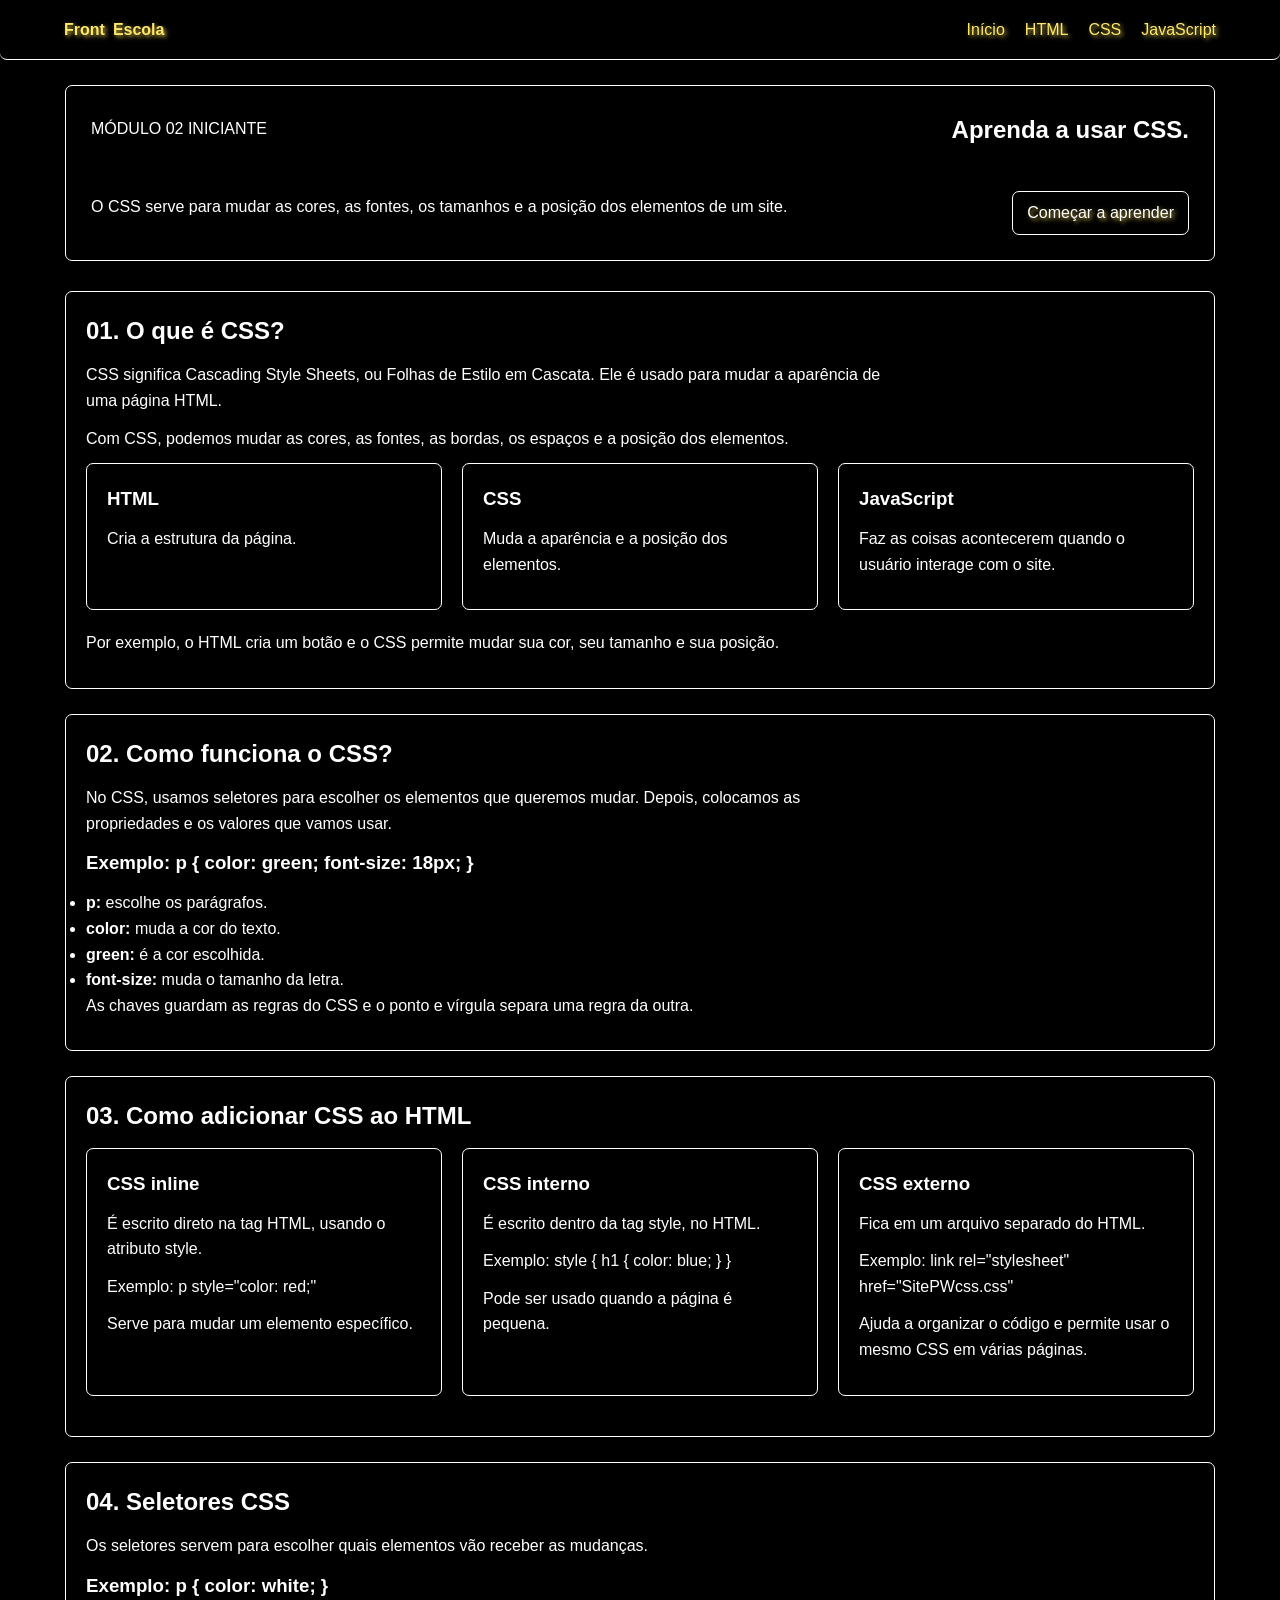
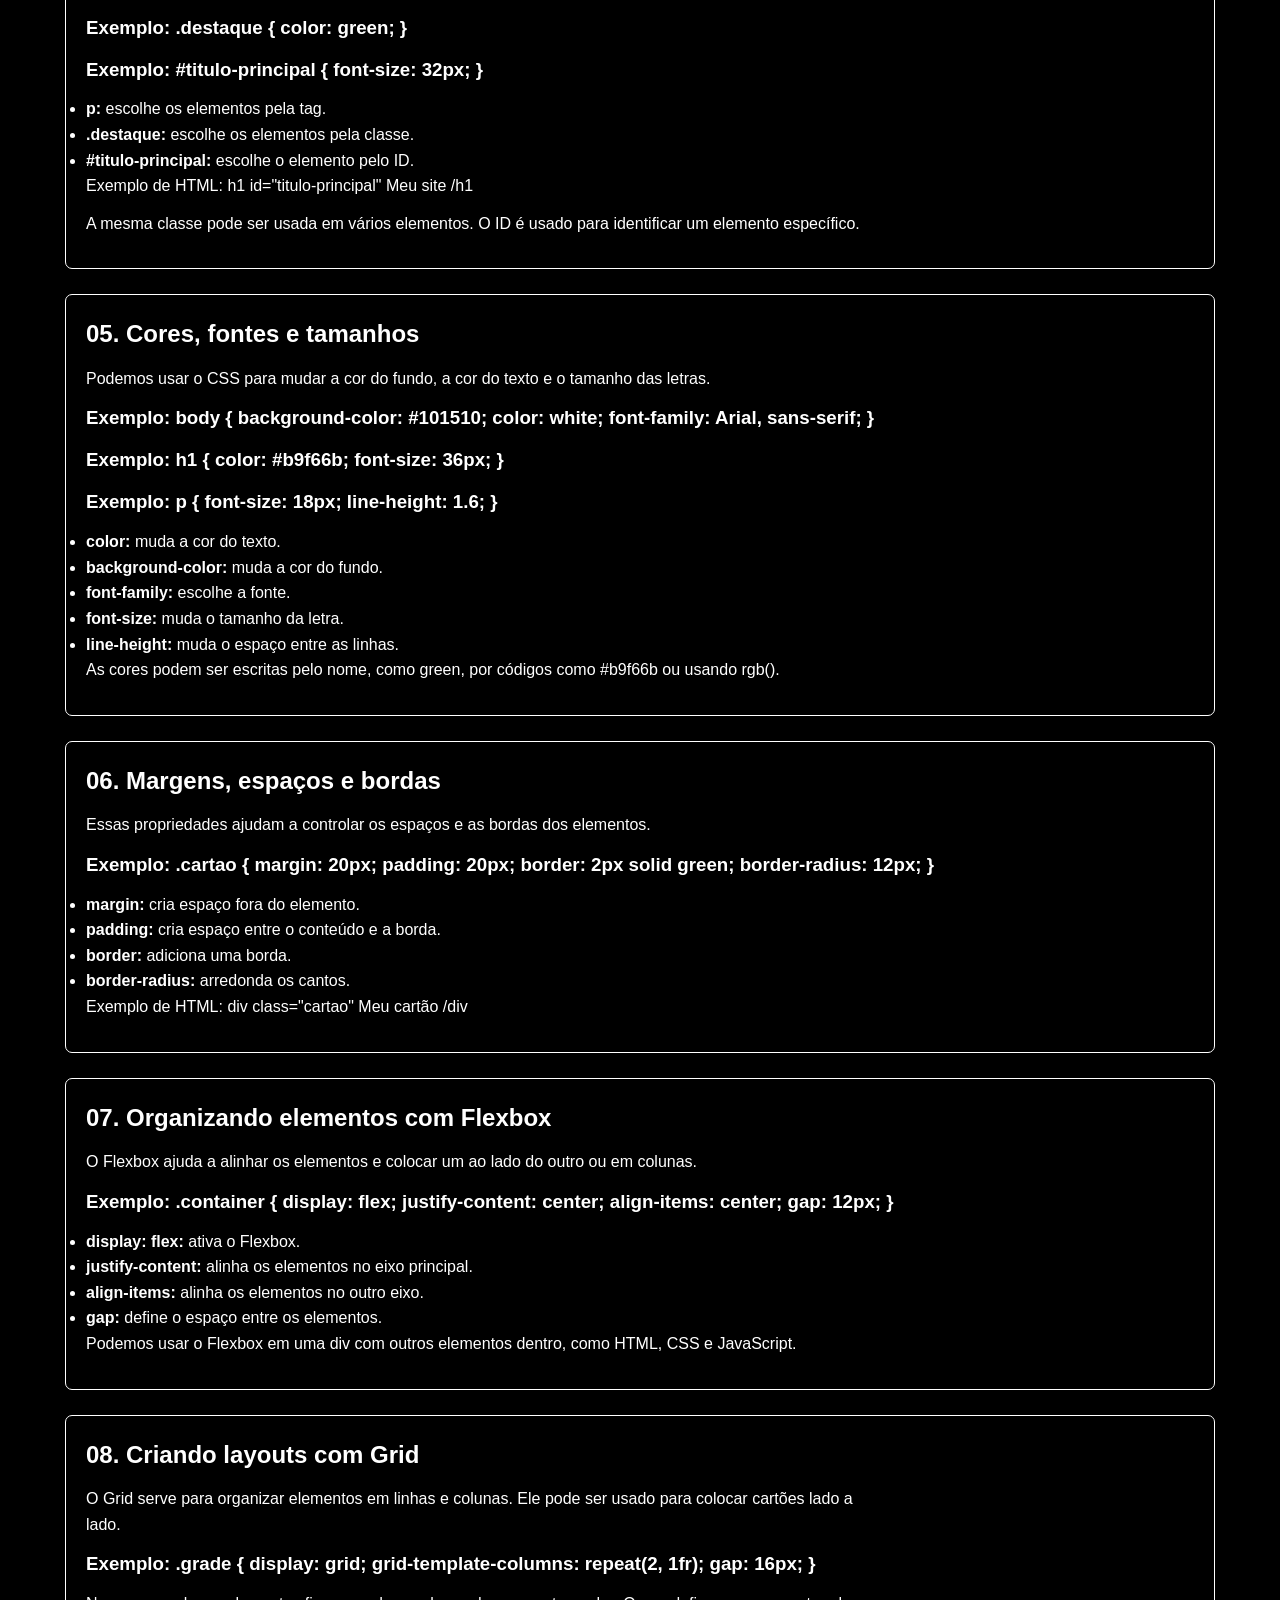
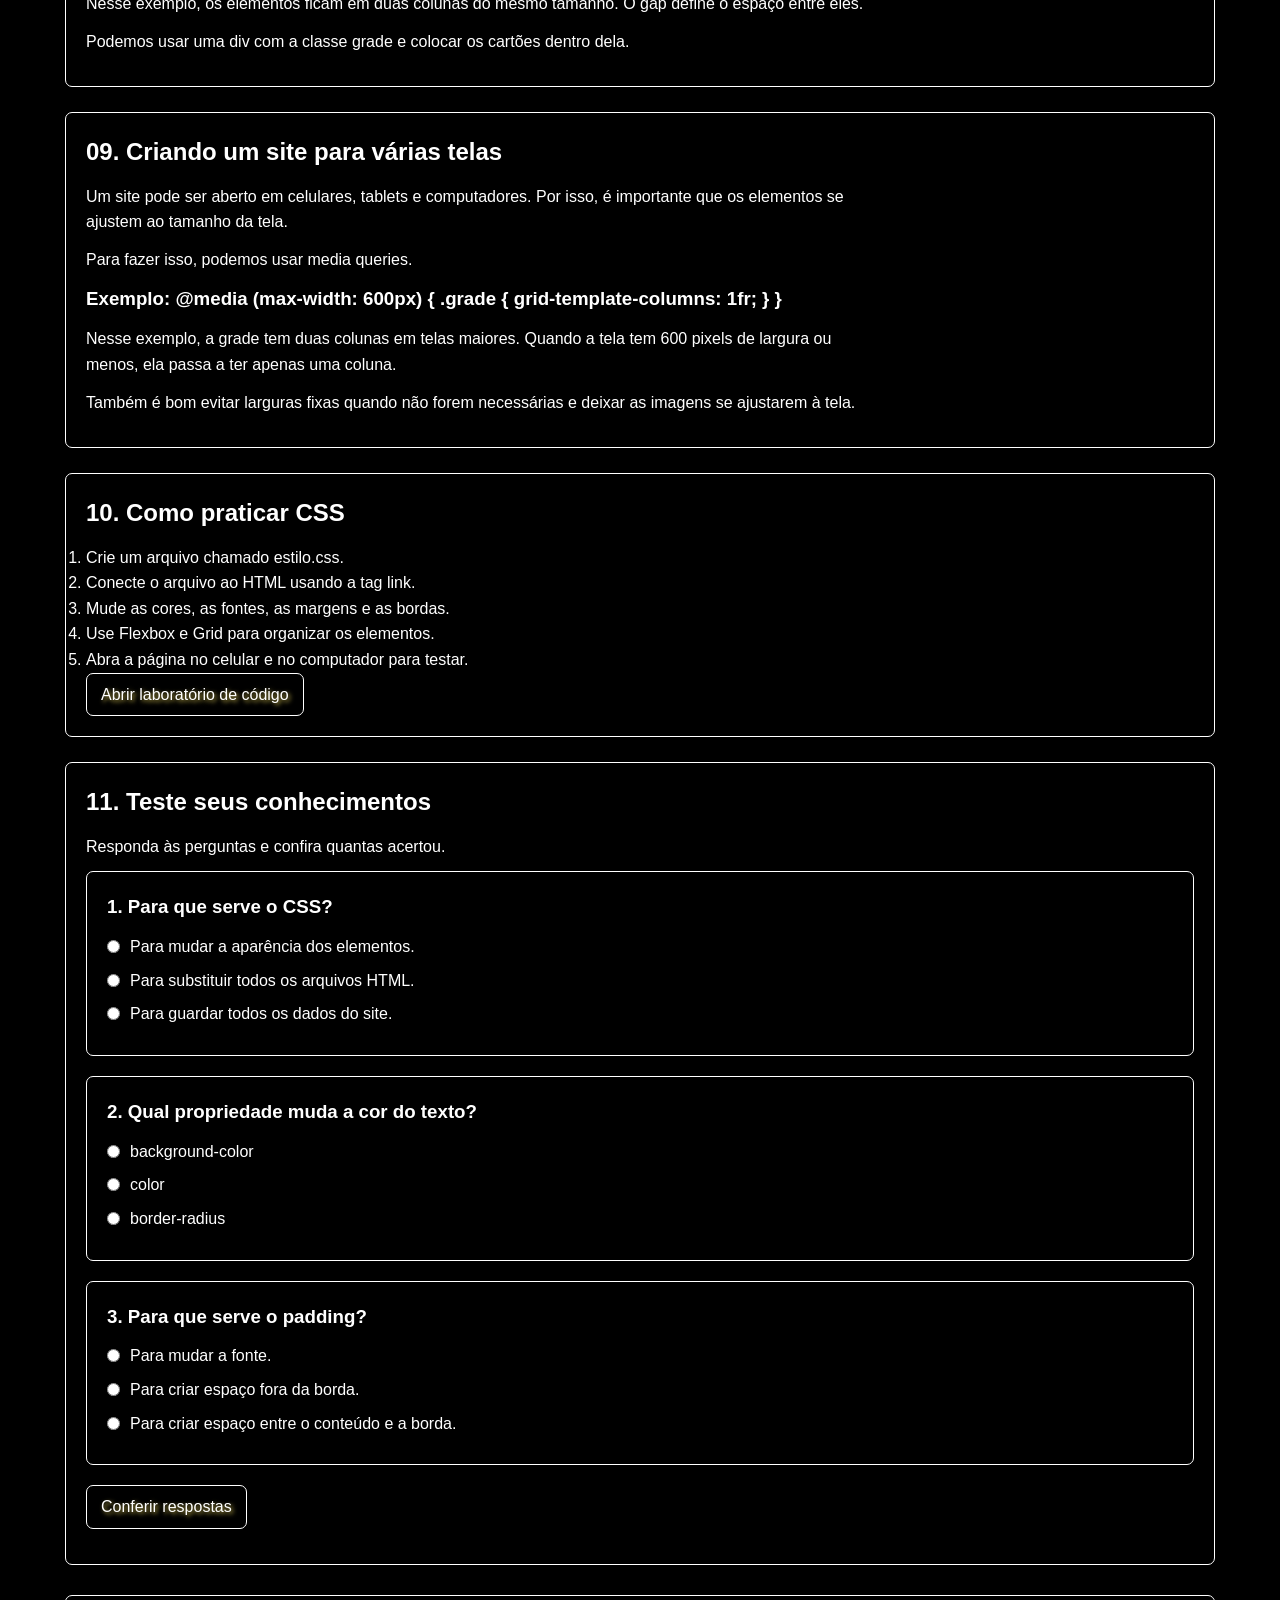
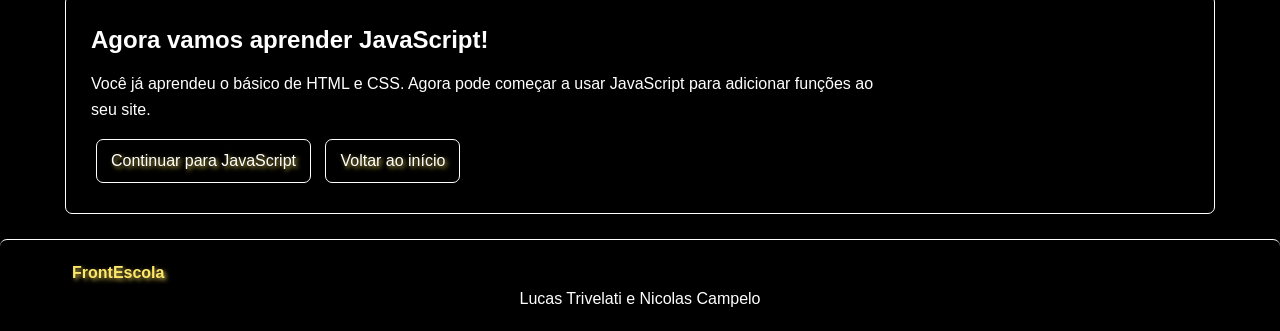
==== commit 3fdded13: "Fix HTML encoding issues in cssPW.html" ====
--- a/cssPW.html
+++ b/cssPW.html
@@ -26,7 +26,7 @@
     <main class="aula">
 
         <section class="sec">
-            <span class="etiqueta">MÓDULO 02 · INICIANTE</span>
+            <span class="etiqueta">MÓDULO 02  INICIANTE</span>
             <h1>Aprenda a usar <span class="destaque">CSS.</span></h1>
             <p>
                 O CSS serve para mudar as cores, as fontes, os tamanhos
